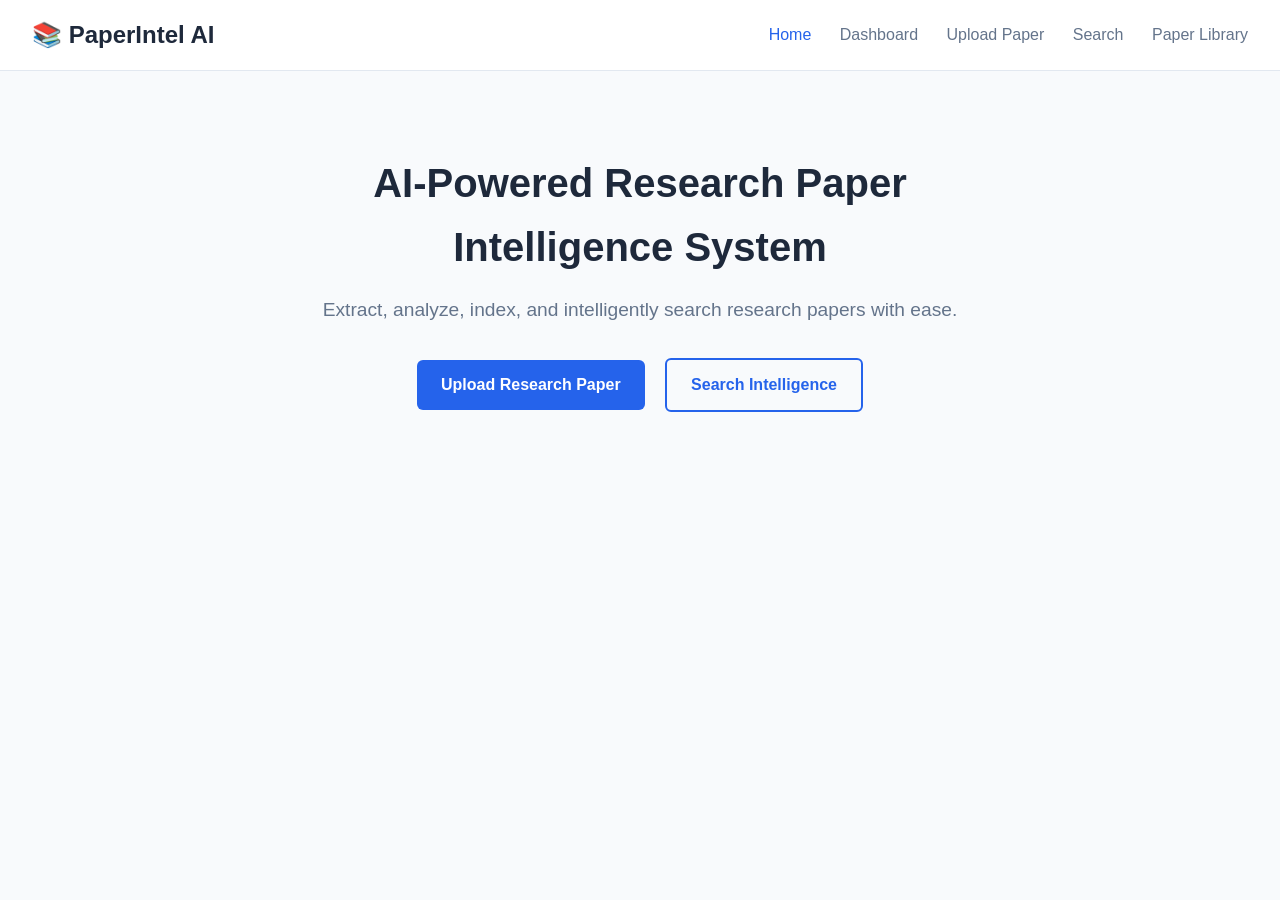
==== frontend/index.html @ 0796ed83 "Initial commit: AI-Powered Research Paper Intelligence System architecture, FastAPI backend, and MyS" ====
<!DOCTYPE html>
<html lang="en">
<head>
    <meta charset="UTF-8">
    <meta name="viewport" content="width=device-width, initial-scale=1.0">
    <title>AI-Powered Research Paper Intelligence System</title>
    <link rel="stylesheet" href="css/style.css">
</head>
<body>
    <header class="navbar">
        <div class="logo">
            <h2>📚 PaperIntel AI</h2>
        </div>
        <nav>
            <a href="index.html" class="active">Home</a>
            <a href="dashboard.html">Dashboard</a>
            <a href="upload.html">Upload Paper</a>
            <a href="search.html">Search</a>
            <a href="papers.html">Paper Library</a>
        </nav>
    </header>

    <main class="hero-section">
        <h1>AI-Powered Research Paper Intelligence System</h1>
        <p>Extract, analyze, index, and intelligently search research papers with ease.</p>
        <div class="cta-buttons">
            <a href="upload.html" class="btn btn-primary">Upload Research Paper</a>
            <a href="search.html" class="btn btn-secondary">Search Intelligence</a>
        </div>
    </main>

    <script src="js/app.js"></script>
</body>
</html>
---- frontend/css/style.css ----
/* Global Styling */
:root {
    --primary-color: #2563eb;
    --primary-hover: #1d4ed8;
    --bg-color: #f8fafc;
    --card-bg: #ffffff;
    --text-color: #1e293b;
    --text-muted: #64748b;
    --border-color: #e2e8f0;
}

* {
    margin: 0;
    padding: 0;
    box-sizing: border-box;
    font-family: 'Segoe UI', Tahoma, Geneva, Verdana, sans-serif;
}

body {
    background-color: var(--bg-color);
    color: var(--text-color);
    line-height: 1.6;
}

.navbar {
    display: flex;
    justify-content: space-between;
    align-items: center;
    padding: 1rem 2rem;
    background: var(--card-bg);
    border-bottom: 1px solid var(--border-color);
}

.navbar nav a {
    margin-left: 1.5rem;
    text-decoration: none;
    color: var(--text-muted);
    font-weight: 500;
    transition: color 0.2s;
}

.navbar nav a:hover,
.navbar nav a.active {
    color: var(--primary-color);
}

.hero-section {
    text-align: center;
    padding: 5rem 2rem;
    max-width: 800px;
    margin: 0 auto;
}

.hero-section h1 {
    font-size: 2.5rem;
    margin-bottom: 1rem;
    color: var(--text-color);
}

.hero-section p {
    font-size: 1.2rem;
    color: var(--text-muted);
    margin-bottom: 2rem;
}

.btn {
    display: inline-block;
    padding: 0.75rem 1.5rem;
    border-radius: 6px;
    text-decoration: none;
    font-weight: 600;
    transition: background-color 0.2s;
}

.btn-primary {
    background-color: var(--primary-color);
    color: white;
}

.btn-primary:hover {
    background-color: var(--primary-hover);
}

.btn-secondary {
    background-color: transparent;
    color: var(--primary-color);
    border: 2px solid var(--primary-color);
    margin-left: 1rem;
}

.btn-secondary:hover {
    background-color: #eff6ff;
}
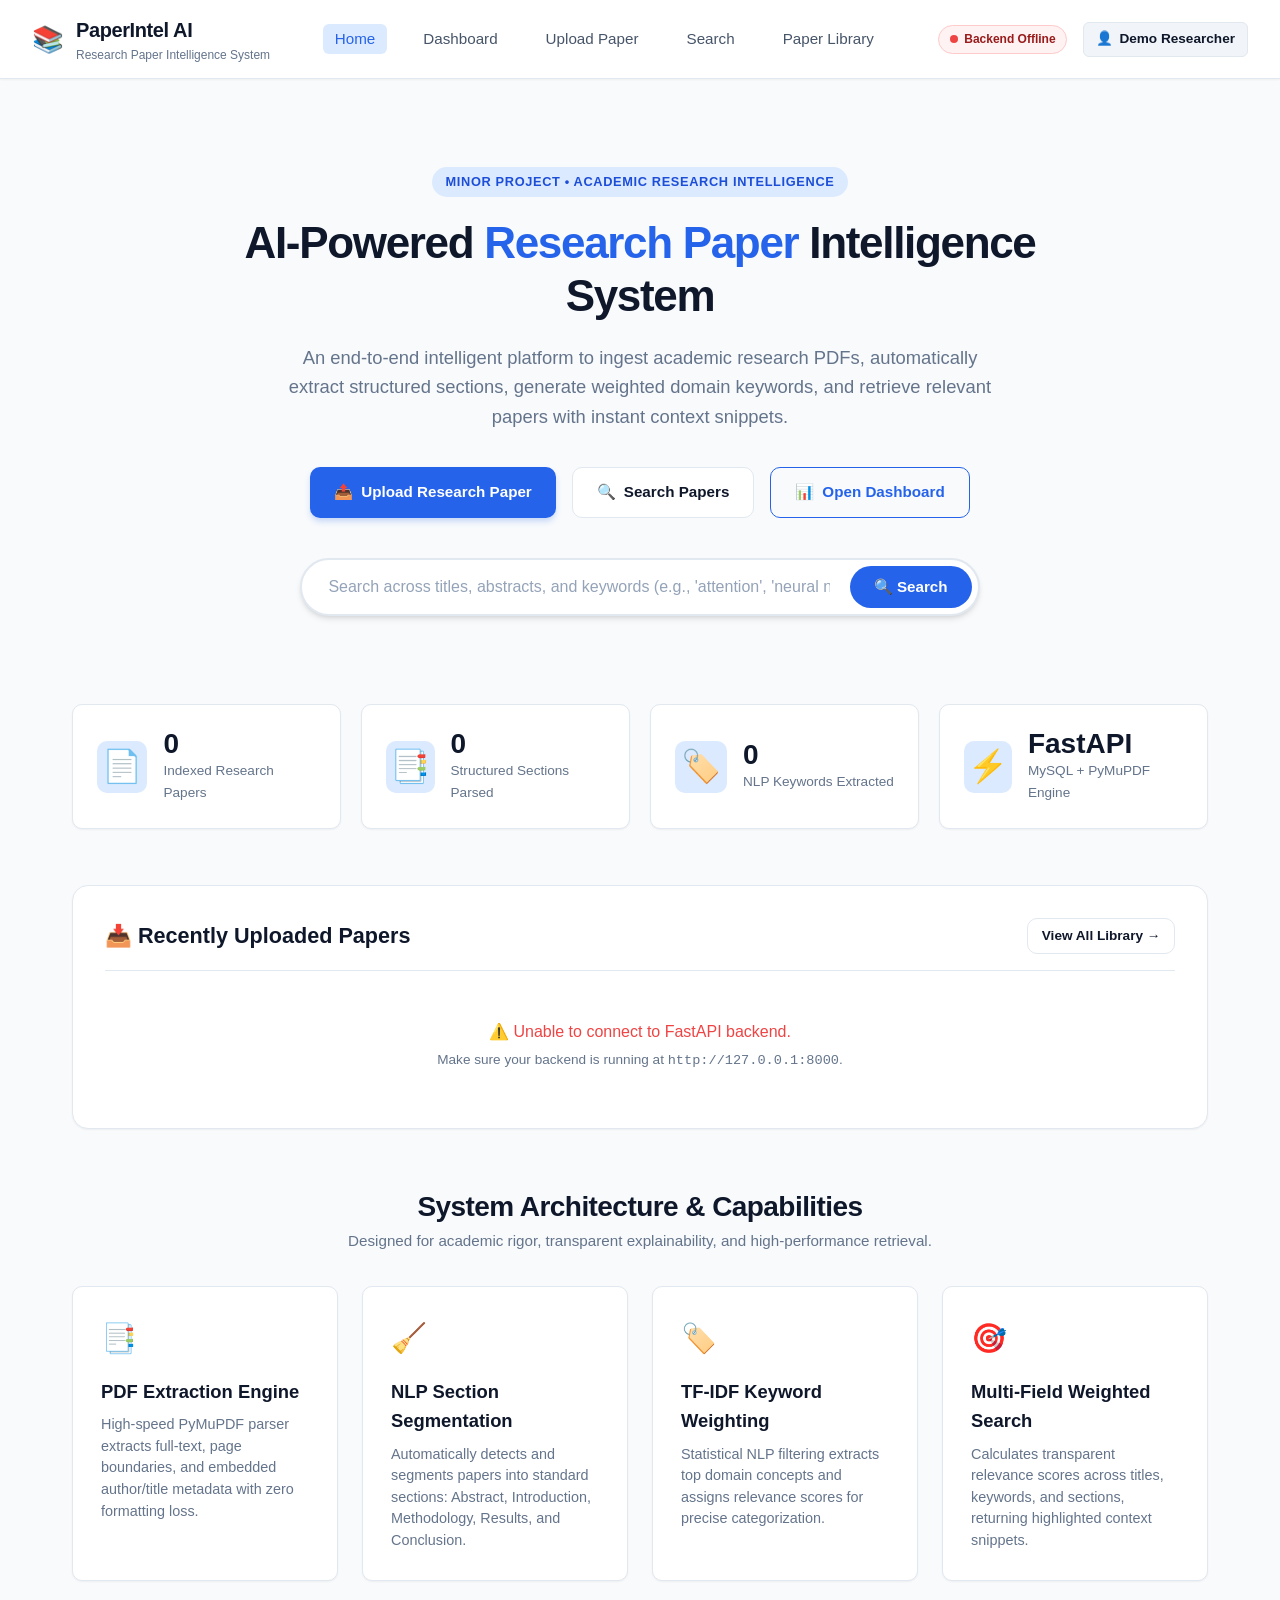
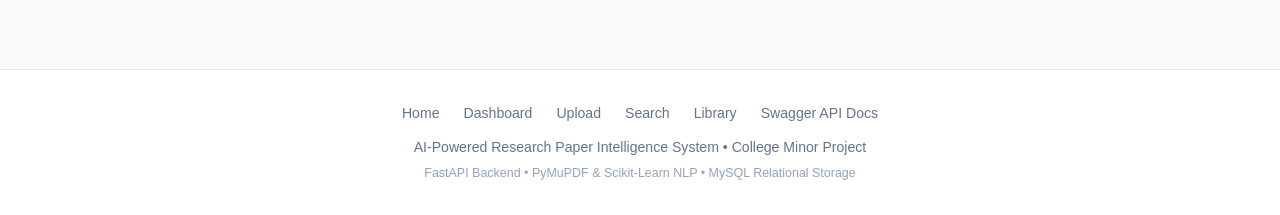
==== commit bb5d2c68: "Implement academic frontend home page, stylesheet, and vanilla JavaScript API integration" ====
--- a/frontend/index.html
+++ b/frontend/index.html
@@ -3,32 +3,197 @@
 <head>
     <meta charset="UTF-8">
     <meta name="viewport" content="width=device-width, initial-scale=1.0">
-    <title>AI-Powered Research Paper Intelligence System</title>
+    <title>PaperIntel AI - AI-Powered Research Paper Intelligence System</title>
     <link rel="stylesheet" href="css/style.css">
 </head>
 <body>
+
+    <!-- =======================================================================
+         1. Header & Navigation Bar
+         ======================================================================= -->
     <header class="navbar">
-        <div class="logo">
-            <h2>📚 PaperIntel AI</h2>
+        <a href="index.html" class="brand-container">
+            <span class="brand-logo">📚</span>
+            <div>
+                <span class="brand-title">PaperIntel AI</span>
+                <span class="brand-subtitle">Research Paper Intelligence System</span>
+            </div>
+        </a>
+
+        <nav>
+            <ul class="nav-links">
+                <li><a href="index.html" class="active">Home</a></li>
+                <li><a href="dashboard.html">Dashboard</a></li>
+                <li><a href="upload.html">Upload Paper</a></li>
+                <li><a href="search.html">Search</a></li>
+                <li><a href="papers.html">Paper Library</a></li>
+            </ul>
+        </nav>
+
+        <div class="nav-right">
+            <div id="system-status" class="status-badge">
+                <span class="status-dot"></span>
+                <span id="status-text">Checking API...</span>
+            </div>
+            <div class="user-badge">
+                <span>👤</span>
+                <span>Demo Researcher</span>
+            </div>
         </div>
-        <nav>
-            <a href="index.html" class="active">Home</a>
-            <a href="dashboard.html">Dashboard</a>
-            <a href="upload.html">Upload Paper</a>
-            <a href="search.html">Search</a>
-            <a href="papers.html">Paper Library</a>
-        </nav>
     </header>
 
-    <main class="hero-section">
-        <h1>AI-Powered Research Paper Intelligence System</h1>
-        <p>Extract, analyze, index, and intelligently search research papers with ease.</p>
-        <div class="cta-buttons">
-            <a href="upload.html" class="btn btn-primary">Upload Research Paper</a>
-            <a href="search.html" class="btn btn-secondary">Search Intelligence</a>
-        </div>
+    <!-- =======================================================================
+         2. Main Hero Section
+         ======================================================================= -->
+    <main class="main-content">
+        <section class="hero">
+            <span class="hero-tag">Minor Project • Academic Research Intelligence</span>
+            <h1>AI-Powered <span>Research Paper</span> Intelligence System</h1>
+            <p class="hero-desc">
+                An end-to-end intelligent platform to ingest academic research PDFs, automatically extract structured sections, generate weighted domain keywords, and retrieve relevant papers with instant context snippets.
+            </p>
+
+            <!-- Main Call-to-Action Buttons -->
+            <div class="hero-cta">
+                <a href="upload.html" class="btn btn-primary">
+                    <span>📤</span> Upload Research Paper
+                </a>
+                <a href="search.html" class="btn btn-secondary">
+                    <span>🔍</span> Search Papers
+                </a>
+                <a href="dashboard.html" class="btn btn-outline">
+                    <span>📊</span> Open Dashboard
+                </a>
+            </div>
+
+            <!-- Instant Live Search Bar -->
+            <div class="search-box-container">
+                <form id="hero-search-form" class="search-form">
+                    <input 
+                        type="text" 
+                        id="hero-search-input" 
+                        class="search-input" 
+                        placeholder="Search across titles, abstracts, and keywords (e.g., 'attention', 'neural network')..."
+                        required
+                    />
+                    <button type="submit" class="search-btn">
+                        <span>🔍 Search</span>
+                    </button>
+                </form>
+            </div>
+        </section>
+
+        <!-- ===================================================================
+             3. Live System Statistics
+             =================================================================== -->
+        <section class="stats-grid">
+            <div class="stat-card">
+                <div class="stat-icon">📄</div>
+                <div class="stat-info">
+                    <h3 id="stat-papers">0</h3>
+                    <p>Indexed Research Papers</p>
+                </div>
+            </div>
+
+            <div class="stat-card">
+                <div class="stat-icon">📑</div>
+                <div class="stat-info">
+                    <h3 id="stat-sections">0</h3>
+                    <p>Structured Sections Parsed</p>
+                </div>
+            </div>
+
+            <div class="stat-card">
+                <div class="stat-icon">🏷️</div>
+                <div class="stat-info">
+                    <h3 id="stat-keywords">0</h3>
+                    <p>NLP Keywords Extracted</p>
+                </div>
+            </div>
+
+            <div class="stat-card">
+                <div class="stat-icon">⚡</div>
+                <div class="stat-info">
+                    <h3 id="stat-latency">FastAPI</h3>
+                    <p>MySQL + PyMuPDF Engine</p>
+                </div>
+            </div>
+        </section>
+
+        <!-- ===================================================================
+             4. Live Search Results / Recent Papers Section
+             =================================================================== -->
+        <section class="papers-preview-section">
+            <div class="papers-preview-header">
+                <h2 id="papers-section-title">📥 Recently Uploaded Papers</h2>
+                <a href="papers.html" class="btn btn-secondary" style="padding: 0.4rem 0.85rem; font-size: 0.85rem;">
+                    View All Library →
+                </a>
+            </div>
+
+            <div id="papers-list-container" class="papers-list">
+                <p style="color: var(--text-muted); text-align: center; padding: 2rem;">
+                    Loading research papers from database...
+                </p>
+            </div>
+        </section>
+
+        <!-- ===================================================================
+             5. Architectural Capabilities
+             =================================================================== -->
+        <section>
+            <div class="section-header">
+                <h2>System Architecture & Capabilities</h2>
+                <p>Designed for academic rigor, transparent explainability, and high-performance retrieval.</p>
+            </div>
+
+            <div class="features-grid">
+                <div class="feature-card">
+                    <span class="feature-icon">📑</span>
+                    <h3>PDF Extraction Engine</h3>
+                    <p>High-speed PyMuPDF parser extracts full-text, page boundaries, and embedded author/title metadata with zero formatting loss.</p>
+                </div>
+
+                <div class="feature-card">
+                    <span class="feature-icon">🧹</span>
+                    <h3>NLP Section Segmentation</h3>
+                    <p>Automatically detects and segments papers into standard sections: Abstract, Introduction, Methodology, Results, and Conclusion.</p>
+                </div>
+
+                <div class="feature-card">
+                    <span class="feature-icon">🏷️</span>
+                    <h3>TF-IDF Keyword Weighting</h3>
+                    <p>Statistical NLP filtering extracts top domain concepts and assigns relevance scores for precise categorization.</p>
+                </div>
+
+                <div class="feature-card">
+                    <span class="feature-icon">🎯</span>
+                    <h3>Multi-Field Weighted Search</h3>
+                    <p>Calculates transparent relevance scores across titles, keywords, and sections, returning highlighted context snippets.</p>
+                </div>
+            </div>
+        </section>
     </main>
 
+    <!-- =======================================================================
+         6. Footer
+         ======================================================================= -->
+    <footer class="footer">
+        <div class="footer-links">
+            <a href="index.html">Home</a>
+            <a href="dashboard.html">Dashboard</a>
+            <a href="upload.html">Upload</a>
+            <a href="search.html">Search</a>
+            <a href="papers.html">Library</a>
+            <a href="http://127.0.0.1:8000/docs" target="_blank">Swagger API Docs</a>
+        </div>
+        <p>AI-Powered Research Paper Intelligence System • College Minor Project</p>
+        <p style="font-size: 0.78rem; margin-top: 0.35rem; color: #94a3b8;">
+            FastAPI Backend • PyMuPDF & Scikit-Learn NLP • MySQL Relational Storage
+        </p>
+    </footer>
+
+    <!-- Vanilla JavaScript Integration -->
     <script src="js/app.js"></script>
 </body>
 </html>
--- a/frontend/css/style.css
+++ b/frontend/css/style.css
@@ -1,93 +1,601 @@
-/* Global Styling */
+/* =============================================================================
+   PaperIntel AI - Academic Research Paper Intelligence System Stylesheet
+   Modern, Clean, Academic-Oriented Styling (HTML5 / Vanilla CSS)
+   ============================================================================= */
+
 :root {
-    --primary-color: #2563eb;
-    --primary-hover: #1d4ed8;
-    --bg-color: #f8fafc;
-    --card-bg: #ffffff;
-    --text-color: #1e293b;
+    --primary: #2563eb;
+    --primary-dark: #1d4ed8;
+    --primary-light: #dbeafe;
+    --secondary: #475569;
+    --accent: #0284c7;
+    --success: #10b981;
+    --warning: #f59e0b;
+    --danger: #ef4444;
+    --bg-page: #f8fafc;
+    --bg-card: #ffffff;
+    --text-main: #0f172a;
     --text-muted: #64748b;
     --border-color: #e2e8f0;
+    --shadow-sm: 0 1px 2px 0 rgb(0 0 0 / 0.05);
+    --shadow-md: 0 4px 6px -1px rgb(0 0 0 / 0.1), 0 2px 4px -2px rgb(0 0 0 / 0.1);
+    --shadow-lg: 0 10px 15px -3px rgb(0 0 0 / 0.1), 0 4px 6px -4px rgb(0 0 0 / 0.1);
+    --radius-sm: 6px;
+    --radius-md: 10px;
+    --radius-lg: 16px;
+    --font-sans: -apple-system, BlinkMacSystemFont, "Segoe UI", Roboto, "Helvetica Neue", Arial, sans-serif;
 }
 
 * {
     margin: 0;
     padding: 0;
     box-sizing: border-box;
-    font-family: 'Segoe UI', Tahoma, Geneva, Verdana, sans-serif;
 }
 
 body {
-    background-color: var(--bg-color);
-    color: var(--text-color);
+    font-family: var(--font-sans);
+    background-color: var(--bg-page);
+    color: var(--text-main);
     line-height: 1.6;
-}
-
+    min-height: 100vh;
+    display: flex;
+    flex-direction: column;
+}
+
+/* =============================================================================
+   1. Navigation Bar
+   ============================================================================= */
 .navbar {
+    background-color: var(--bg-card);
+    border-bottom: 1px solid var(--border-color);
+    padding: 0.85rem 2rem;
     display: flex;
     justify-content: space-between;
     align-items: center;
-    padding: 1rem 2rem;
-    background: var(--card-bg);
+    position: sticky;
+    top: 0;
+    z-index: 100;
+    box-shadow: var(--shadow-sm);
+}
+
+.brand-container {
+    display: flex;
+    align-items: center;
+    gap: 0.75rem;
+    text-decoration: none;
+    color: inherit;
+}
+
+.brand-logo {
+    font-size: 1.6rem;
+}
+
+.brand-title {
+    font-size: 1.25rem;
+    font-weight: 700;
+    color: var(--text-main);
+    letter-spacing: -0.02em;
+}
+
+.brand-subtitle {
+    font-size: 0.75rem;
+    color: var(--text-muted);
+    font-weight: 500;
+    display: block;
+}
+
+.nav-links {
+    display: flex;
+    align-items: center;
+    gap: 1.5rem;
+    list-style: none;
+}
+
+.nav-links a {
+    text-decoration: none;
+    color: var(--secondary);
+    font-size: 0.95rem;
+    font-weight: 500;
+    padding: 0.4rem 0.75rem;
+    border-radius: var(--radius-sm);
+    transition: all 0.2s ease;
+}
+
+.nav-links a:hover,
+.nav-links a.active {
+    color: var(--primary);
+    background-color: var(--primary-light);
+}
+
+.nav-right {
+    display: flex;
+    align-items: center;
+    gap: 1rem;
+}
+
+.status-badge {
+    display: inline-flex;
+    align-items: center;
+    gap: 0.4rem;
+    padding: 0.25rem 0.65rem;
+    border-radius: 9999px;
+    font-size: 0.75rem;
+    font-weight: 600;
+    background-color: #f1f5f9;
+    color: var(--text-muted);
+    border: 1px solid var(--border-color);
+}
+
+.status-dot {
+    width: 8px;
+    height: 8px;
+    border-radius: 50%;
+    background-color: #94a3b8;
+}
+
+.status-badge.online {
+    background-color: #ecfdf5;
+    color: #065f46;
+    border-color: #a7f3d0;
+}
+
+.status-badge.online .status-dot {
+    background-color: var(--success);
+    box-shadow: 0 0 0 2px rgba(16, 185, 129, 0.2);
+}
+
+.status-badge.offline {
+    background-color: #fef2f2;
+    color: #991b1b;
+    border-color: #fecaca;
+}
+
+.status-badge.offline .status-dot {
+    background-color: var(--danger);
+}
+
+.user-badge {
+    display: inline-flex;
+    align-items: center;
+    gap: 0.4rem;
+    font-size: 0.85rem;
+    font-weight: 600;
+    color: var(--text-main);
+    background-color: #f1f5f9;
+    padding: 0.35rem 0.75rem;
+    border-radius: var(--radius-sm);
+    border: 1px solid var(--border-color);
+}
+
+/* =============================================================================
+   2. Main Container & Layout
+   ============================================================================= */
+.main-content {
+    flex: 1;
+    max-width: 1200px;
+    margin: 0 auto;
+    width: 100%;
+    padding: 2rem;
+}
+
+/* =============================================================================
+   3. Hero Section
+   ============================================================================= */
+.hero {
+    text-align: center;
+    padding: 3.5rem 1rem 2.5rem;
+    max-width: 900px;
+    margin: 0 auto;
+}
+
+.hero-tag {
+    display: inline-block;
+    background-color: var(--primary-light);
+    color: var(--primary-dark);
+    font-size: 0.8rem;
+    font-weight: 700;
+    text-transform: uppercase;
+    letter-spacing: 0.05em;
+    padding: 0.3rem 0.85rem;
+    border-radius: 9999px;
+    margin-bottom: 1.25rem;
+}
+
+.hero h1 {
+    font-size: 2.75rem;
+    font-weight: 800;
+    line-height: 1.2;
+    color: var(--text-main);
+    letter-spacing: -0.03em;
+    margin-bottom: 1.25rem;
+}
+
+.hero h1 span {
+    color: var(--primary);
+}
+
+.hero-desc {
+    font-size: 1.15rem;
+    color: var(--text-muted);
+    max-width: 720px;
+    margin: 0 auto 2.25rem;
+    line-height: 1.6;
+}
+
+/* CTA Buttons */
+.hero-cta {
+    display: flex;
+    justify-content: center;
+    gap: 1rem;
+    flex-wrap: wrap;
+    margin-bottom: 2.5rem;
+}
+
+.btn {
+    display: inline-flex;
+    align-items: center;
+    justify-content: center;
+    gap: 0.5rem;
+    padding: 0.75rem 1.5rem;
+    border-radius: var(--radius-md);
+    font-size: 0.95rem;
+    font-weight: 600;
+    text-decoration: none;
+    cursor: pointer;
+    border: none;
+    transition: all 0.2s ease;
+}
+
+.btn-primary {
+    background-color: var(--primary);
+    color: white;
+    box-shadow: 0 4px 6px -1px rgba(37, 99, 235, 0.25);
+}
+
+.btn-primary:hover {
+    background-color: var(--primary-dark);
+    transform: translateY(-1px);
+    box-shadow: 0 6px 10px -1px rgba(37, 99, 235, 0.35);
+}
+
+.btn-secondary {
+    background-color: white;
+    color: var(--text-main);
+    border: 1px solid var(--border-color);
+}
+
+.btn-secondary:hover {
+    background-color: #f1f5f9;
+    border-color: #cbd5e1;
+}
+
+.btn-outline {
+    background-color: transparent;
+    color: var(--primary);
+    border: 1.5px solid var(--primary);
+}
+
+.btn-outline:hover {
+    background-color: var(--primary-light);
+}
+
+/* =============================================================================
+   4. Live Instant Search Bar (Hero)
+   ============================================================================= */
+.search-box-container {
+    max-width: 680px;
+    margin: 0 auto 3rem;
+}
+
+.search-form {
+    display: flex;
+    align-items: center;
+    background: white;
+    padding: 0.4rem;
+    border-radius: 9999px;
+    border: 2px solid var(--border-color);
+    box-shadow: var(--shadow-md);
+    transition: border-color 0.2s, box-shadow 0.2s;
+}
+
+.search-form:focus-within {
+    border-color: var(--primary);
+    box-shadow: 0 0 0 4px rgba(37, 99, 235, 0.15);
+}
+
+.search-input {
+    flex: 1;
+    border: none;
+    outline: none;
+    padding: 0.75rem 1.25rem;
+    font-size: 1rem;
+    background: transparent;
+    color: var(--text-main);
+}
+
+.search-input::placeholder {
+    color: #94a3b8;
+}
+
+.search-btn {
+    background-color: var(--primary);
+    color: white;
+    border: none;
+    border-radius: 9999px;
+    padding: 0.75rem 1.5rem;
+    font-weight: 600;
+    font-size: 0.95rem;
+    cursor: pointer;
+    transition: background-color 0.2s;
+    display: flex;
+    align-items: center;
+    gap: 0.4rem;
+}
+
+.search-btn:hover {
+    background-color: var(--primary-dark);
+}
+
+/* =============================================================================
+   5. System Stats Bar
+   ============================================================================= */
+.stats-grid {
+    display: grid;
+    grid-template-columns: repeat(auto-fit, minmax(220px, 1fr));
+    gap: 1.25rem;
+    margin-bottom: 3.5rem;
+}
+
+.stat-card {
+    background-color: var(--bg-card);
+    border: 1px solid var(--border-color);
+    border-radius: var(--radius-md);
+    padding: 1.5rem;
+    display: flex;
+    align-items: center;
+    gap: 1rem;
+    box-shadow: var(--shadow-sm);
+    transition: transform 0.2s, box-shadow 0.2s;
+}
+
+.stat-card:hover {
+    transform: translateY(-2px);
+    box-shadow: var(--shadow-md);
+}
+
+.stat-icon {
+    font-size: 2rem;
+    width: 52px;
+    height: 52px;
+    display: flex;
+    align-items: center;
+    justify-content: center;
+    background-color: var(--primary-light);
+    border-radius: var(--radius-md);
+}
+
+.stat-info h3 {
+    font-size: 1.75rem;
+    font-weight: 800;
+    color: var(--text-main);
+    line-height: 1.1;
+}
+
+.stat-info p {
+    font-size: 0.85rem;
+    color: var(--text-muted);
+    font-weight: 500;
+}
+
+/* =============================================================================
+   6. Architecture & Features Grid
+   ============================================================================= */
+.section-header {
+    text-align: center;
+    margin-bottom: 2rem;
+}
+
+.section-header h2 {
+    font-size: 1.75rem;
+    font-weight: 700;
+    color: var(--text-main);
+    letter-spacing: -0.02em;
+}
+
+.section-header p {
+    color: var(--text-muted);
+    font-size: 0.95rem;
+}
+
+.features-grid {
+    display: grid;
+    grid-template-columns: repeat(auto-fit, minmax(260px, 1fr));
+    gap: 1.5rem;
+    margin-bottom: 3.5rem;
+}
+
+.feature-card {
+    background-color: var(--bg-card);
+    border: 1px solid var(--border-color);
+    border-radius: var(--radius-md);
+    padding: 1.75rem;
+    box-shadow: var(--shadow-sm);
+    transition: all 0.2s ease;
+}
+
+.feature-card:hover {
+    border-color: var(--primary);
+    transform: translateY(-3px);
+    box-shadow: var(--shadow-md);
+}
+
+.feature-icon {
+    font-size: 1.8rem;
+    margin-bottom: 1rem;
+    display: inline-block;
+}
+
+.feature-card h3 {
+    font-size: 1.15rem;
+    font-weight: 700;
+    margin-bottom: 0.5rem;
+    color: var(--text-main);
+}
+
+.feature-card p {
+    font-size: 0.9rem;
+    color: var(--text-muted);
+    line-height: 1.5;
+}
+
+/* =============================================================================
+   7. Recent Papers & Live Results Section
+   ============================================================================= */
+.papers-preview-section {
+    background-color: var(--bg-card);
+    border: 1px solid var(--border-color);
+    border-radius: var(--radius-lg);
+    padding: 2rem;
+    margin-bottom: 3.5rem;
+    box-shadow: var(--shadow-sm);
+}
+
+.papers-preview-header {
+    display: flex;
+    justify-content: space-between;
+    align-items: center;
+    margin-bottom: 1.5rem;
+    padding-bottom: 1rem;
     border-bottom: 1px solid var(--border-color);
 }
 
-.navbar nav a {
-    margin-left: 1.5rem;
+.papers-preview-header h2 {
+    font-size: 1.35rem;
+    font-weight: 700;
+}
+
+.papers-list {
+    display: flex;
+    flex-direction: column;
+    gap: 1rem;
+}
+
+.paper-item {
+    background-color: #fafbfc;
+    border: 1px solid var(--border-color);
+    border-radius: var(--radius-md);
+    padding: 1.25rem;
+    transition: all 0.2s ease;
+}
+
+.paper-item:hover {
+    background-color: white;
+    border-color: #cbd5e1;
+    box-shadow: var(--shadow-sm);
+}
+
+.paper-item-title {
+    font-size: 1.1rem;
+    font-weight: 700;
+    color: var(--text-main);
+    margin-bottom: 0.35rem;
     text-decoration: none;
-    color: var(--text-muted);
-    font-weight: 500;
+    display: inline-block;
+}
+
+.paper-item-title:hover {
+    color: var(--primary);
+}
+
+.paper-meta {
+    display: flex;
+    gap: 1.25rem;
+    font-size: 0.82rem;
+    color: var(--text-muted);
+    margin-bottom: 0.6rem;
+    flex-wrap: wrap;
+}
+
+.paper-snippet {
+    font-size: 0.9rem;
+    color: #334155;
+    background-color: #f1f5f9;
+    padding: 0.6rem 0.85rem;
+    border-radius: var(--radius-sm);
+    border-left: 3px solid var(--primary);
+    margin-bottom: 0.75rem;
+    font-style: italic;
+}
+
+.tag-list {
+    display: flex;
+    gap: 0.4rem;
+    flex-wrap: wrap;
+}
+
+.tag {
+    background-color: #e2e8f0;
+    color: #334155;
+    padding: 0.2rem 0.55rem;
+    border-radius: 9999px;
+    font-size: 0.75rem;
+    font-weight: 600;
+}
+
+.score-badge {
+    background-color: #ecfdf5;
+    color: #065f46;
+    border: 1px solid #a7f3d0;
+    padding: 0.2rem 0.6rem;
+    border-radius: 9999px;
+    font-size: 0.75rem;
+    font-weight: 700;
+}
+
+/* =============================================================================
+   8. Footer
+   ============================================================================= */
+.footer {
+    background-color: var(--bg-card);
+    border-top: 1px solid var(--border-color);
+    padding: 2rem;
+    text-align: center;
+    margin-top: auto;
+    font-size: 0.88rem;
+    color: var(--text-muted);
+}
+
+.footer-links {
+    margin-bottom: 0.75rem;
+    display: flex;
+    justify-content: center;
+    gap: 1.5rem;
+}
+
+.footer-links a {
+    color: var(--text-muted);
+    text-decoration: none;
     transition: color 0.2s;
 }
 
-.navbar nav a:hover,
-.navbar nav a.active {
-    color: var(--primary-color);
-}
-
-.hero-section {
-    text-align: center;
-    padding: 5rem 2rem;
-    max-width: 800px;
-    margin: 0 auto;
-}
-
-.hero-section h1 {
-    font-size: 2.5rem;
-    margin-bottom: 1rem;
-    color: var(--text-color);
-}
-
-.hero-section p {
-    font-size: 1.2rem;
-    color: var(--text-muted);
-    margin-bottom: 2rem;
-}
-
-.btn {
-    display: inline-block;
-    padding: 0.75rem 1.5rem;
-    border-radius: 6px;
-    text-decoration: none;
-    font-weight: 600;
-    transition: background-color 0.2s;
-}
-
-.btn-primary {
-    background-color: var(--primary-color);
-    color: white;
-}
-
-.btn-primary:hover {
-    background-color: var(--primary-hover);
-}
-
-.btn-secondary {
-    background-color: transparent;
-    color: var(--primary-color);
-    border: 2px solid var(--primary-color);
-    margin-left: 1rem;
-}
-
-.btn-secondary:hover {
-    background-color: #eff6ff;
-}
+.footer-links a:hover {
+    color: var(--primary);
+}
+
+/* Responsive */
+@media (max-width: 768px) {
+    .navbar {
+        flex-direction: column;
+        gap: 0.75rem;
+        padding: 1rem;
+    }
+    .hero h1 {
+        font-size: 2rem;
+    }
+    .hero-cta {
+        flex-direction: column;
+    }
+    .btn {
+        width: 100%;
+    }
+}
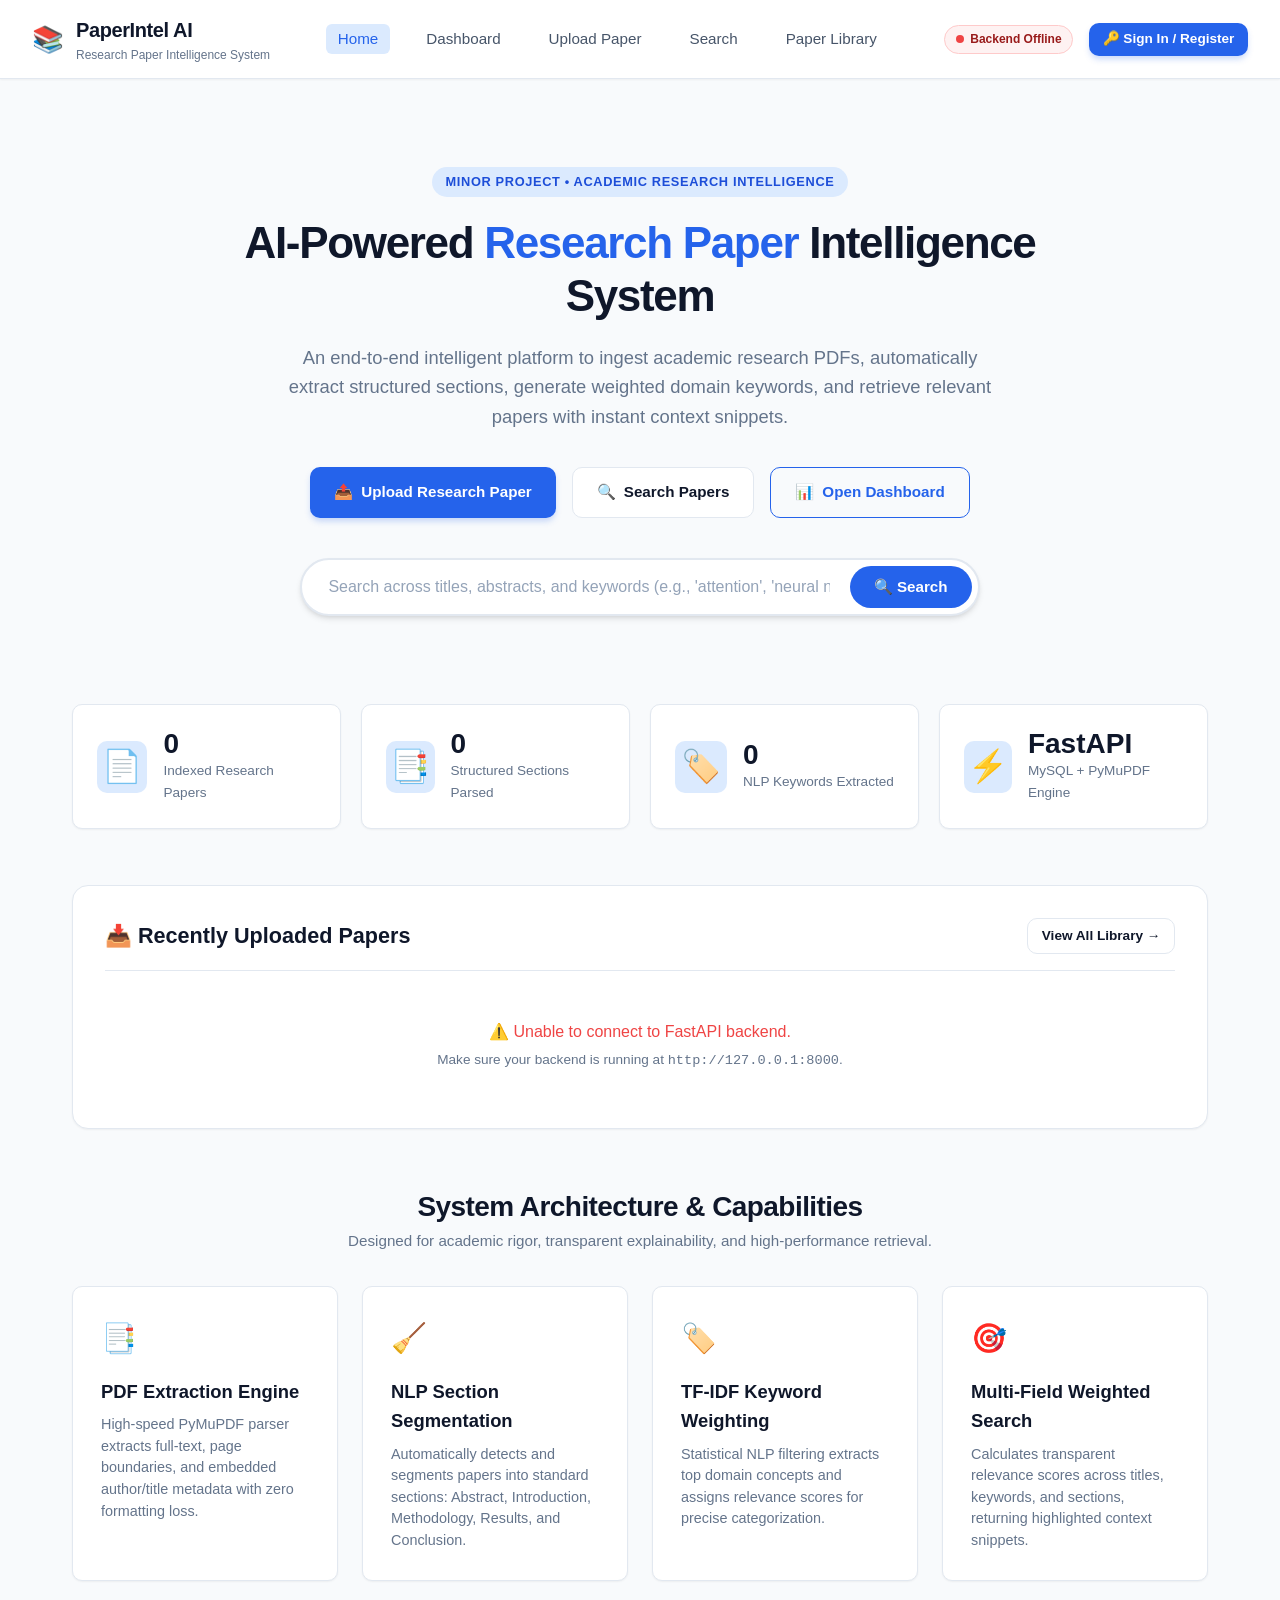
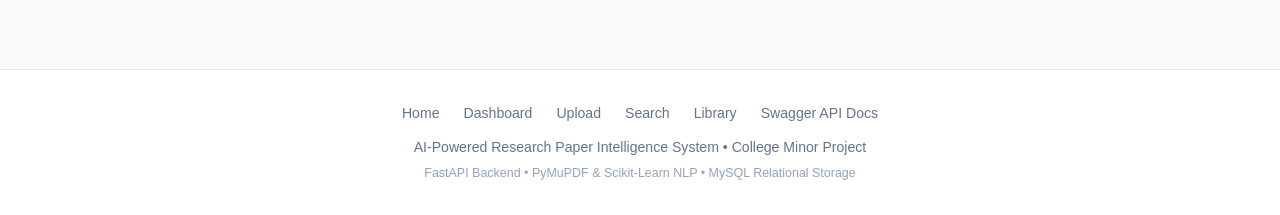
==== commit 7c1b0c4b: "Add full user login & registration portal (login.html), dynamic auth state navbar, and authenticated" ====
--- a/frontend/index.html
+++ b/frontend/index.html
@@ -34,10 +34,6 @@
             <div id="system-status" class="status-badge">
                 <span class="status-dot"></span>
                 <span id="status-text">Checking API...</span>
-            </div>
-            <div class="user-badge">
-                <span>👤</span>
-                <span>Demo Researcher</span>
             </div>
         </div>
     </header>
--- a/frontend/css/style.css
+++ b/frontend/css/style.css
@@ -599,3 +599,208 @@
         width: 100%;
     }
 }
+
+/* =============================================================================
+   9. Upload Page & Form Components
+   ============================================================================= */
+.upload-card {
+    background: var(--bg-card);
+    border: 1px solid var(--border-color);
+    border-radius: var(--radius-lg);
+    padding: 2.5rem;
+    max-width: 720px;
+    margin: 0 auto;
+    box-shadow: var(--shadow-sm);
+}
+
+.dropzone {
+    border: 2px dashed #93c5fd;
+    background-color: #f8fafc;
+    border-radius: var(--radius-md);
+    padding: 3rem 2rem;
+    text-align: center;
+    cursor: pointer;
+    transition: all 0.2s ease;
+    margin-bottom: 1.5rem;
+}
+
+.dropzone:hover, .dropzone.dragover {
+    border-color: var(--primary);
+    background-color: var(--primary-light);
+    transform: scale(1.01);
+}
+
+.dropzone-icon {
+    font-size: 3.5rem;
+    color: var(--primary);
+    margin-bottom: 0.75rem;
+    display: block;
+}
+
+.dropzone-text {
+    font-size: 1.1rem;
+    font-weight: 600;
+    color: var(--text-main);
+    margin-bottom: 0.25rem;
+}
+
+.dropzone-subtext {
+    font-size: 0.85rem;
+    color: var(--text-muted);
+}
+
+.file-preview-card {
+    display: flex;
+    align-items: center;
+    justify-content: space-between;
+    background-color: #f1f5f9;
+    border: 1px solid var(--border-color);
+    border-radius: var(--radius-md);
+    padding: 0.85rem 1.25rem;
+    margin-bottom: 1.5rem;
+}
+
+.file-info {
+    display: flex;
+    align-items: center;
+    gap: 0.75rem;
+}
+
+.file-name {
+    font-weight: 600;
+    font-size: 0.95rem;
+    color: var(--text-main);
+}
+
+.file-size {
+    font-size: 0.8rem;
+    color: var(--text-muted);
+}
+
+.remove-file-btn {
+    background: none;
+    border: none;
+    color: var(--danger);
+    cursor: pointer;
+    font-size: 1.2rem;
+    padding: 0.25rem;
+}
+
+.form-group {
+    margin-bottom: 1.25rem;
+}
+
+.form-label {
+    display: block;
+    font-weight: 600;
+    font-size: 0.9rem;
+    color: var(--text-main);
+    margin-bottom: 0.4rem;
+}
+
+.form-control {
+    width: 100%;
+    padding: 0.75rem 1rem;
+    border: 1px solid var(--border-color);
+    border-radius: var(--radius-sm);
+    font-size: 0.95rem;
+    font-family: inherit;
+    outline: none;
+    transition: border-color 0.2s, box-shadow 0.2s;
+}
+
+.form-control:focus {
+    border-color: var(--primary);
+    box-shadow: 0 0 0 3px rgba(37, 99, 235, 0.15);
+}
+
+/* Pipeline Status / Progress Box */
+.progress-container {
+    margin-top: 1.5rem;
+    background: #f8fafc;
+    border: 1px solid var(--border-color);
+    border-radius: var(--radius-md);
+    padding: 1.5rem;
+    display: none;
+}
+
+.progress-header {
+    display: flex;
+    justify-content: space-between;
+    align-items: center;
+    font-weight: 600;
+    font-size: 0.95rem;
+    margin-bottom: 0.75rem;
+}
+
+.progress-bar-bg {
+    width: 100%;
+    height: 8px;
+    background-color: #e2e8f0;
+    border-radius: 9999px;
+    overflow: hidden;
+    margin-bottom: 1rem;
+}
+
+.progress-bar-fill {
+    height: 100%;
+    width: 0%;
+    background-color: var(--primary);
+    border-radius: 9999px;
+    transition: width 0.3s ease;
+}
+
+.pipeline-steps {
+    list-style: none;
+    display: flex;
+    flex-direction: column;
+    gap: 0.5rem;
+    font-size: 0.85rem;
+    color: var(--text-muted);
+}
+
+.pipeline-step.active {
+    color: var(--primary);
+    font-weight: 600;
+}
+
+.pipeline-step.done {
+    color: var(--success);
+}
+
+/* Alert Boxes */
+.alert {
+    padding: 1rem 1.25rem;
+    border-radius: var(--radius-md);
+    margin-top: 1.5rem;
+    font-size: 0.95rem;
+    display: none;
+}
+
+.alert-success {
+    background-color: #ecfdf5;
+    border: 1px solid #a7f3d0;
+    color: #065f46;
+}
+
+.alert-error {
+    background-color: #fef2f2;
+    border: 1px solid #fecaca;
+    color: #991b1b;
+}
+
+.breadcrumb-nav {
+    margin-bottom: 1.5rem;
+    font-size: 0.9rem;
+}
+
+.breadcrumb-nav a {
+    color: var(--primary);
+    text-decoration: none;
+    font-weight: 500;
+}
+
+.breadcrumb-nav a:hover {
+    text-decoration: underline;
+}
+
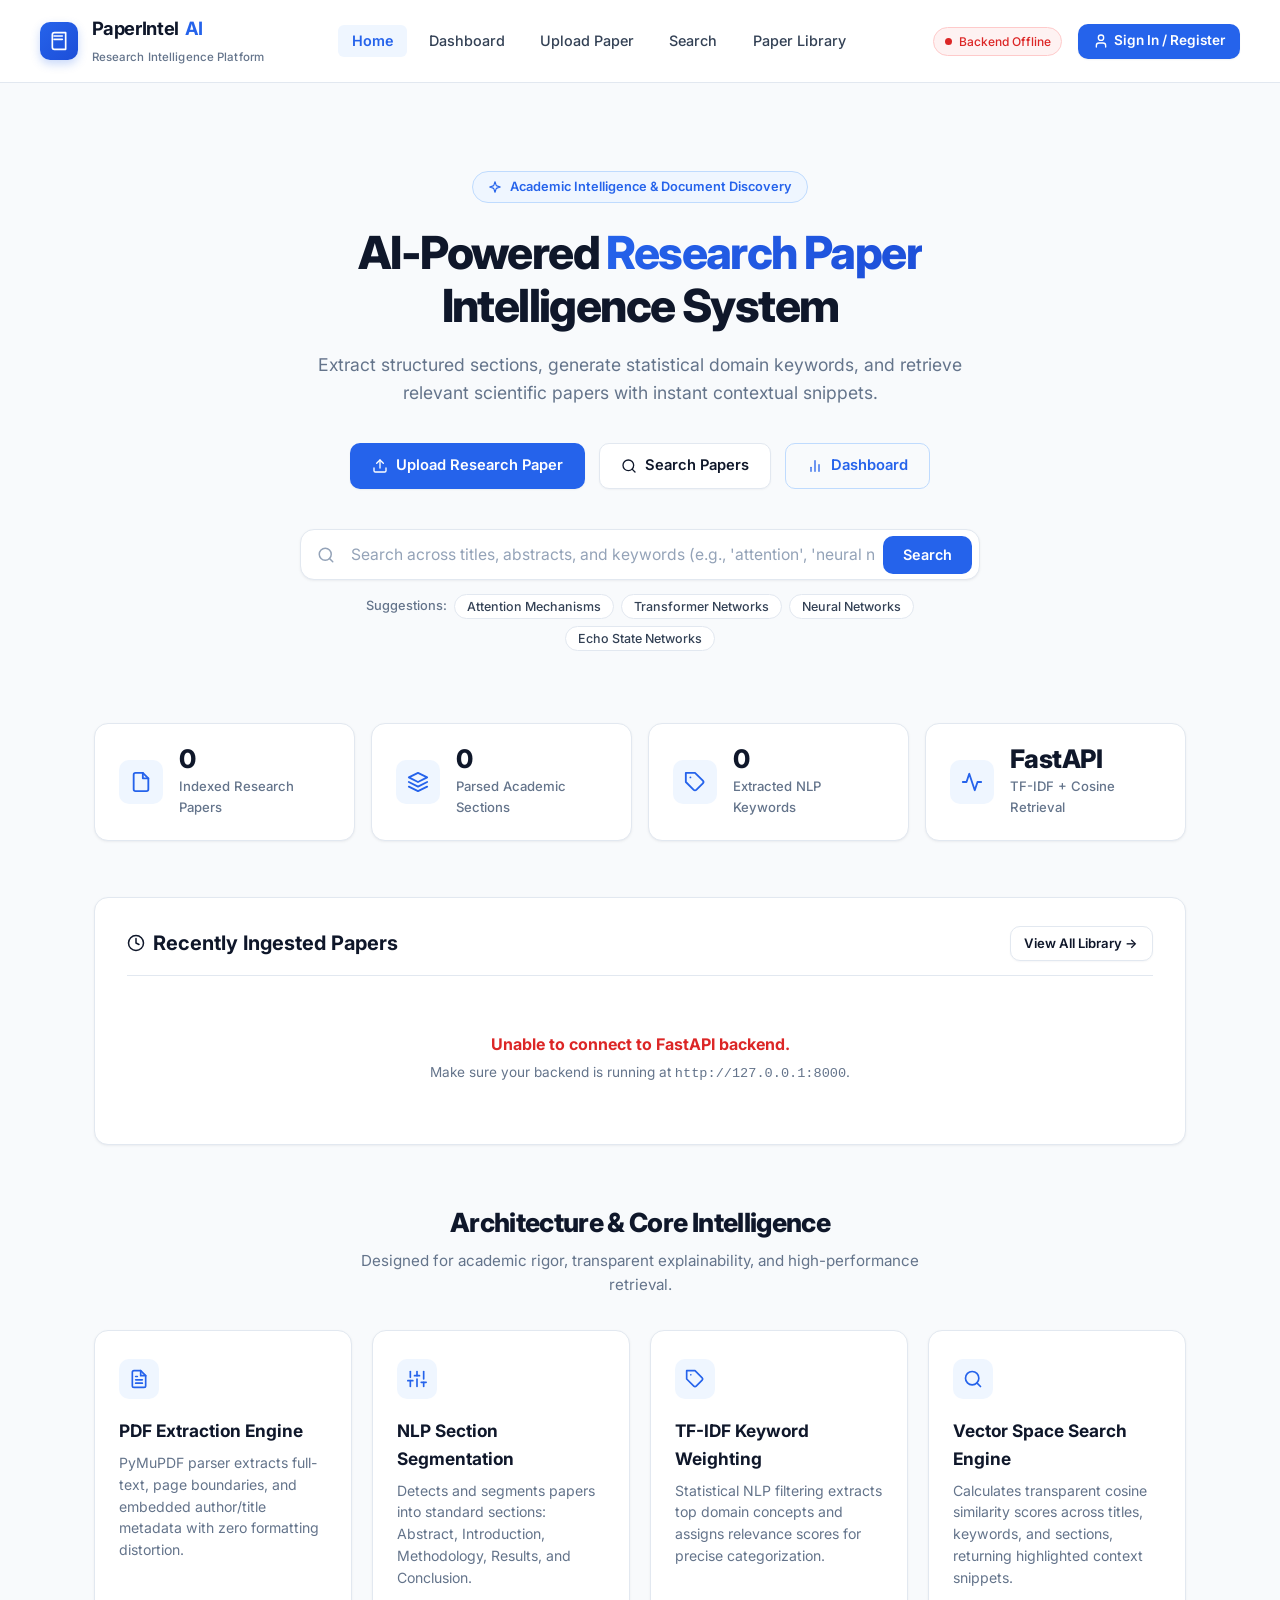
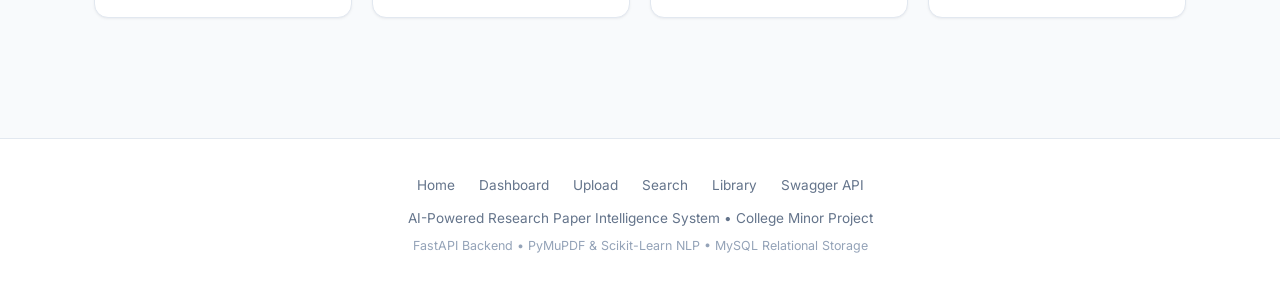
==== commit a7cc36bb: "Redesign complete UI with professional PaperGuide-inspired academic aesthetic and SVG iconography" ====
--- a/frontend/index.html
+++ b/frontend/index.html
@@ -13,10 +13,16 @@
          ======================================================================= -->
     <header class="navbar">
         <a href="index.html" class="brand-container">
-            <span class="brand-logo">📚</span>
+            <div class="brand-icon-box">
+                <svg xmlns="http://www.w3.org/2000/svg" viewBox="0 0 24 24" fill="none" stroke="currentColor" stroke-width="2" stroke-linecap="round" stroke-linejoin="round">
+                    <path d="M4 19.5v-15A2.5 2.5 0 0 1 6.5 2H20v20H6.5a2.5 2.5 0 0 1-2.5-2.5Z"></path>
+                    <path d="M6 6h10"></path>
+                    <path d="M6 10h10"></path>
+                </svg>
+            </div>
             <div>
-                <span class="brand-title">PaperIntel AI</span>
-                <span class="brand-subtitle">Research Paper Intelligence System</span>
+                <span class="brand-title">PaperIntel <span>AI</span></span>
+                <span class="brand-subtitle">Research Intelligence Platform</span>
             </div>
         </a>
 
@@ -43,28 +49,54 @@
          ======================================================================= -->
     <main class="main-content">
         <section class="hero">
-            <span class="hero-tag">Minor Project • Academic Research Intelligence</span>
+            <div class="hero-pill">
+                <svg xmlns="http://www.w3.org/2000/svg" width="14" height="14" viewBox="0 0 24 24" fill="none" stroke="currentColor" stroke-width="2" stroke-linecap="round" stroke-linejoin="round">
+                    <path d="m12 3-1.912 5.813a2 2 0 0 1-1.275 1.275L3 12l5.813 1.912a2 2 0 0 1 1.275 1.275L12 21l1.912-5.813a2 2 0 0 1 1.275-1.275L21 12l-5.813-1.912a2 2 0 0 1-1.275-1.275L12 3Z"></path>
+                </svg>
+                <span>Academic Intelligence & Document Discovery</span>
+            </div>
+            
             <h1>AI-Powered <span>Research Paper</span> Intelligence System</h1>
             <p class="hero-desc">
-                An end-to-end intelligent platform to ingest academic research PDFs, automatically extract structured sections, generate weighted domain keywords, and retrieve relevant papers with instant context snippets.
+                Extract structured sections, generate statistical domain keywords, and retrieve relevant scientific papers with instant contextual snippets.
             </p>
 
-            <!-- Main Call-to-Action Buttons -->
+            <!-- Call-to-Action Buttons -->
             <div class="hero-cta">
                 <a href="upload.html" class="btn btn-primary">
-                    <span>📤</span> Upload Research Paper
+                    <svg xmlns="http://www.w3.org/2000/svg" viewBox="0 0 24 24" fill="none" stroke="currentColor" stroke-width="2" stroke-linecap="round" stroke-linejoin="round">
+                        <path d="M21 15v4a2 2 0 0 1-2 2H5a2 2 0 0 1-2-2v-4"></path>
+                        <polyline points="17 8 12 3 7 8"></polyline>
+                        <line x1="12" y1="3" x2="12" y2="15"></line>
+                    </svg>
+                    Upload Research Paper
                 </a>
                 <a href="search.html" class="btn btn-secondary">
-                    <span>🔍</span> Search Papers
+                    <svg xmlns="http://www.w3.org/2000/svg" viewBox="0 0 24 24" fill="none" stroke="currentColor" stroke-width="2" stroke-linecap="round" stroke-linejoin="round">
+                        <circle cx="11" cy="11" r="8"></circle>
+                        <line x1="21" y1="21" x2="16.65" y2="16.65"></line>
+                    </svg>
+                    Search Papers
                 </a>
                 <a href="dashboard.html" class="btn btn-outline">
-                    <span>📊</span> Open Dashboard
-                </a>
-            </div>
-
-            <!-- Instant Live Search Bar -->
+                    <svg xmlns="http://www.w3.org/2000/svg" viewBox="0 0 24 24" fill="none" stroke="currentColor" stroke-width="2" stroke-linecap="round" stroke-linejoin="round">
+                        <line x1="18" y1="20" x2="18" y2="10"></line>
+                        <line x1="12" y1="20" x2="12" y2="4"></line>
+                        <line x1="6" y1="20" x2="6" y2="14"></line>
+                    </svg>
+                    Dashboard
+                </a>
+            </div>
+
+            <!-- Instant Search Bar -->
             <div class="search-box-container">
                 <form id="hero-search-form" class="search-form">
+                    <div class="search-icon-inline">
+                        <svg xmlns="http://www.w3.org/2000/svg" viewBox="0 0 24 24" fill="none" stroke="currentColor" stroke-width="2" stroke-linecap="round" stroke-linejoin="round">
+                            <circle cx="11" cy="11" r="8"></circle>
+                            <line x1="21" y1="21" x2="16.65" y2="16.65"></line>
+                        </svg>
+                    </div>
                     <input 
                         type="text" 
                         id="hero-search-input" 
@@ -73,18 +105,32 @@
                         required
                     />
                     <button type="submit" class="search-btn">
-                        <span>🔍 Search</span>
+                        Search
                     </button>
                 </form>
+
+                <!-- Quick Query Chips -->
+                <div class="query-chips">
+                    <span class="chip-label">Suggestions:</span>
+                    <button type="button" class="chip" onclick="window.location.href='search.html?q=attention'">Attention Mechanisms</button>
+                    <button type="button" class="chip" onclick="window.location.href='search.html?q=transformer'">Transformer Networks</button>
+                    <button type="button" class="chip" onclick="window.location.href='search.html?q=neural%20network'">Neural Networks</button>
+                    <button type="button" class="chip" onclick="window.location.href='search.html?q=echo%20state'">Echo State Networks</button>
+                </div>
             </div>
         </section>
 
         <!-- ===================================================================
-             3. Live System Statistics
+             3. Live Metrics Bar
              =================================================================== -->
         <section class="stats-grid">
             <div class="stat-card">
-                <div class="stat-icon">📄</div>
+                <div class="stat-icon">
+                    <svg xmlns="http://www.w3.org/2000/svg" viewBox="0 0 24 24" fill="none" stroke="currentColor" stroke-width="2" stroke-linecap="round" stroke-linejoin="round">
+                        <path d="M14 2H6a2 2 0 0 0-2 2v16a2 2 0 0 0 2 2h12a2 2 0 0 0 2-2V8z"></path>
+                        <polyline points="14 2 14 8 20 8"></polyline>
+                    </svg>
+                </div>
                 <div class="stat-info">
                     <h3 id="stat-papers">0</h3>
                     <p>Indexed Research Papers</p>
@@ -92,37 +138,58 @@
             </div>
 
             <div class="stat-card">
-                <div class="stat-icon">📑</div>
+                <div class="stat-icon">
+                    <svg xmlns="http://www.w3.org/2000/svg" viewBox="0 0 24 24" fill="none" stroke="currentColor" stroke-width="2" stroke-linecap="round" stroke-linejoin="round">
+                        <polygon points="12 2 2 7 12 12 22 7 12 2"></polygon>
+                        <polyline points="2 17 12 22 22 17"></polyline>
+                        <polyline points="2 12 12 17 22 12"></polyline>
+                    </svg>
+                </div>
                 <div class="stat-info">
                     <h3 id="stat-sections">0</h3>
-                    <p>Structured Sections Parsed</p>
-                </div>
-            </div>
-
-            <div class="stat-card">
-                <div class="stat-icon">🏷️</div>
+                    <p>Parsed Academic Sections</p>
+                </div>
+            </div>
+
+            <div class="stat-card">
+                <div class="stat-icon">
+                    <svg xmlns="http://www.w3.org/2000/svg" viewBox="0 0 24 24" fill="none" stroke="currentColor" stroke-width="2" stroke-linecap="round" stroke-linejoin="round">
+                        <path d="M20.59 13.41l-7.17 7.17a2 2 0 0 1-2.83 0L2 12V2h10l8.59 8.59a2 2 0 0 1 0 2.82z"></path>
+                        <line x1="7" y1="7" x2="7.01" y2="7"></line>
+                    </svg>
+                </div>
                 <div class="stat-info">
                     <h3 id="stat-keywords">0</h3>
-                    <p>NLP Keywords Extracted</p>
-                </div>
-            </div>
-
-            <div class="stat-card">
-                <div class="stat-icon">⚡</div>
+                    <p>Extracted NLP Keywords</p>
+                </div>
+            </div>
+
+            <div class="stat-card">
+                <div class="stat-icon">
+                    <svg xmlns="http://www.w3.org/2000/svg" viewBox="0 0 24 24" fill="none" stroke="currentColor" stroke-width="2" stroke-linecap="round" stroke-linejoin="round">
+                        <polyline points="22 12 18 12 15 21 9 3 6 12 2 12"></polyline>
+                    </svg>
+                </div>
                 <div class="stat-info">
                     <h3 id="stat-latency">FastAPI</h3>
-                    <p>MySQL + PyMuPDF Engine</p>
+                    <p>TF-IDF + Cosine Retrieval</p>
                 </div>
             </div>
         </section>
 
         <!-- ===================================================================
-             4. Live Search Results / Recent Papers Section
+             4. Recent Ingested Papers Section
              =================================================================== -->
         <section class="papers-preview-section">
             <div class="papers-preview-header">
-                <h2 id="papers-section-title">📥 Recently Uploaded Papers</h2>
-                <a href="papers.html" class="btn btn-secondary" style="padding: 0.4rem 0.85rem; font-size: 0.85rem;">
+                <h2 id="papers-section-title">
+                    <svg xmlns="http://www.w3.org/2000/svg" width="18" height="18" viewBox="0 0 24 24" fill="none" stroke="currentColor" stroke-width="2" stroke-linecap="round" stroke-linejoin="round">
+                        <circle cx="12" cy="12" r="10"></circle>
+                        <polyline points="12 6 12 12 16 14"></polyline>
+                    </svg>
+                    Recently Ingested Papers
+                </h2>
+                <a href="papers.html" class="btn btn-secondary" style="padding: 0.4rem 0.85rem; font-size: 0.82rem;">
                     View All Library →
                 </a>
             </div>
@@ -135,37 +202,67 @@
         </section>
 
         <!-- ===================================================================
-             5. Architectural Capabilities
+             5. Platform Architecture & Capabilities
              =================================================================== -->
         <section>
             <div class="section-header">
-                <h2>System Architecture & Capabilities</h2>
+                <h2>Architecture & Core Intelligence</h2>
                 <p>Designed for academic rigor, transparent explainability, and high-performance retrieval.</p>
             </div>
 
             <div class="features-grid">
                 <div class="feature-card">
-                    <span class="feature-icon">📑</span>
+                    <div class="feature-icon-box">
+                        <svg xmlns="http://www.w3.org/2000/svg" viewBox="0 0 24 24" fill="none" stroke="currentColor" stroke-width="2" stroke-linecap="round" stroke-linejoin="round">
+                            <path d="M14 2H6a2 2 0 0 0-2 2v16a2 2 0 0 0 2 2h12a2 2 0 0 0 2-2V8z"></path>
+                            <polyline points="14 2 14 8 20 8"></polyline>
+                            <line x1="16" y1="13" x2="8" y2="13"></line>
+                            <line x1="16" y1="17" x2="8" y2="17"></line>
+                            <polyline points="10 9 9 9 8 9"></polyline>
+                        </svg>
+                    </div>
                     <h3>PDF Extraction Engine</h3>
-                    <p>High-speed PyMuPDF parser extracts full-text, page boundaries, and embedded author/title metadata with zero formatting loss.</p>
-                </div>
-
-                <div class="feature-card">
-                    <span class="feature-icon">🧹</span>
+                    <p>PyMuPDF parser extracts full-text, page boundaries, and embedded author/title metadata with zero formatting distortion.</p>
+                </div>
+
+                <div class="feature-card">
+                    <div class="feature-icon-box">
+                        <svg xmlns="http://www.w3.org/2000/svg" viewBox="0 0 24 24" fill="none" stroke="currentColor" stroke-width="2" stroke-linecap="round" stroke-linejoin="round">
+                            <line x1="4" y1="21" x2="4" y2="14"></line>
+                            <line x1="4" y1="10" x2="4" y2="3"></line>
+                            <line x1="12" y1="21" x2="12" y2="12"></line>
+                            <line x1="12" y1="8" x2="12" y2="3"></line>
+                            <line x1="20" y1="21" x2="20" y2="16"></line>
+                            <line x1="20" y1="12" x2="20" y2="3"></line>
+                            <line x1="1" y1="14" x2="7" y2="14"></line>
+                            <line x1="9" y1="8" x2="15" y2="8"></line>
+                            <line x1="17" y1="16" x2="23" y2="16"></line>
+                        </svg>
+                    </div>
                     <h3>NLP Section Segmentation</h3>
-                    <p>Automatically detects and segments papers into standard sections: Abstract, Introduction, Methodology, Results, and Conclusion.</p>
-                </div>
-
-                <div class="feature-card">
-                    <span class="feature-icon">🏷️</span>
+                    <p>Detects and segments papers into standard sections: Abstract, Introduction, Methodology, Results, and Conclusion.</p>
+                </div>
+
+                <div class="feature-card">
+                    <div class="feature-icon-box">
+                        <svg xmlns="http://www.w3.org/2000/svg" viewBox="0 0 24 24" fill="none" stroke="currentColor" stroke-width="2" stroke-linecap="round" stroke-linejoin="round">
+                            <path d="M20.59 13.41l-7.17 7.17a2 2 0 0 1-2.83 0L2 12V2h10l8.59 8.59a2 2 0 0 1 0 2.82z"></path>
+                            <line x1="7" y1="7" x2="7.01" y2="7"></line>
+                        </svg>
+                    </div>
                     <h3>TF-IDF Keyword Weighting</h3>
                     <p>Statistical NLP filtering extracts top domain concepts and assigns relevance scores for precise categorization.</p>
                 </div>
 
                 <div class="feature-card">
-                    <span class="feature-icon">🎯</span>
-                    <h3>Multi-Field Weighted Search</h3>
-                    <p>Calculates transparent relevance scores across titles, keywords, and sections, returning highlighted context snippets.</p>
+                    <div class="feature-icon-box">
+                        <svg xmlns="http://www.w3.org/2000/svg" viewBox="0 0 24 24" fill="none" stroke="currentColor" stroke-width="2" stroke-linecap="round" stroke-linejoin="round">
+                            <circle cx="11" cy="11" r="8"></circle>
+                            <line x1="21" y1="21" x2="16.65" y2="16.65"></line>
+                        </svg>
+                    </div>
+                    <h3>Vector Space Search Engine</h3>
+                    <p>Calculates transparent cosine similarity scores across titles, keywords, and sections, returning highlighted context snippets.</p>
                 </div>
             </div>
         </section>
@@ -181,7 +278,7 @@
             <a href="upload.html">Upload</a>
             <a href="search.html">Search</a>
             <a href="papers.html">Library</a>
-            <a href="http://127.0.0.1:8000/docs" target="_blank">Swagger API Docs</a>
+            <a href="http://127.0.0.1:8000/docs" target="_blank">Swagger API</a>
         </div>
         <p>AI-Powered Research Paper Intelligence System • College Minor Project</p>
         <p style="font-size: 0.78rem; margin-top: 0.35rem; color: #94a3b8;">
@@ -189,7 +286,6 @@
         </p>
     </footer>
 
-    <!-- Vanilla JavaScript Integration -->
     <script src="js/app.js"></script>
 </body>
 </html>
--- a/frontend/css/style.css
+++ b/frontend/css/style.css
@@ -1,29 +1,55 @@
 /* =============================================================================
-   PaperIntel AI - Academic Research Paper Intelligence System Stylesheet
-   Modern, Clean, Academic-Oriented Styling (HTML5 / Vanilla CSS)
+   PaperIntel AI - Academic Research Intelligence Platform
+   Design System: Professional, Minimalist, Human-Centric Academic Interface
+   Inspired by PaperGuide, Elicit, Semantic Scholar & Perplexity
    ============================================================================= */
 
+@import url('https://fonts.googleapis.com/css2?family=Inter:wght@400;500;600;700;800&display=swap');
+
 :root {
-    --primary: #2563eb;
-    --primary-dark: #1d4ed8;
-    --primary-light: #dbeafe;
-    --secondary: #475569;
-    --accent: #0284c7;
-    --success: #10b981;
-    --warning: #f59e0b;
-    --danger: #ef4444;
+    --font-sans: 'Inter', -apple-system, BlinkMacSystemFont, 'Segoe UI', Roboto, Helvetica, Arial, sans-serif;
+    
+    /* Neutral Palette */
     --bg-page: #f8fafc;
     --bg-card: #ffffff;
+    --bg-subtle: #f1f5f9;
+    --border-color: #e2e8f0;
+    --border-subtle: #f1f5f9;
+    --border-focus: #3b82f6;
+    
+    /* Typography */
     --text-main: #0f172a;
+    --text-secondary: #334155;
     --text-muted: #64748b;
-    --border-color: #e2e8f0;
-    --shadow-sm: 0 1px 2px 0 rgb(0 0 0 / 0.05);
-    --shadow-md: 0 4px 6px -1px rgb(0 0 0 / 0.1), 0 2px 4px -2px rgb(0 0 0 / 0.1);
-    --shadow-lg: 0 10px 15px -3px rgb(0 0 0 / 0.1), 0 4px 6px -4px rgb(0 0 0 / 0.1);
+    --text-dim: #94a3b8;
+    
+    /* Brand & Accent */
+    --primary: #2563eb;
+    --primary-hover: #1d4ed8;
+    --primary-subtle: #eff6ff;
+    --primary-border: #bfdbfe;
+    --primary-glow: rgba(37, 99, 235, 0.12);
+    
+    /* System States */
+    --success: #059669;
+    --success-bg: #ecfdf5;
+    --success-border: #a7f3d0;
+    --warning: #d97706;
+    --warning-bg: #fffbeb;
+    --warning-border: #fde68a;
+    --danger: #dc2626;
+    --danger-bg: #fef2f2;
+    --danger-border: #fecaca;
+    
+    /* Elevation & Curves */
     --radius-sm: 6px;
     --radius-md: 10px;
-    --radius-lg: 16px;
-    --font-sans: -apple-system, BlinkMacSystemFont, "Segoe UI", Roboto, "Helvetica Neue", Arial, sans-serif;
+    --radius-lg: 14px;
+    --radius-xl: 20px;
+    --shadow-sm: 0 1px 2px 0 rgba(15, 23, 42, 0.04);
+    --shadow-card: 0 1px 3px 0 rgba(15, 23, 42, 0.05), 0 1px 2px -1px rgba(15, 23, 42, 0.04);
+    --shadow-hover: 0 10px 25px -3px rgba(15, 23, 42, 0.08), 0 4px 8px -2px rgba(15, 23, 42, 0.04);
+    --shadow-modal: 0 20px 35px -5px rgba(15, 23, 42, 0.12), 0 10px 15px -4px rgba(15, 23, 42, 0.06);
 }
 
 * {
@@ -40,71 +66,99 @@
     min-height: 100vh;
     display: flex;
     flex-direction: column;
+    -webkit-font-smoothing: antialiased;
+    -moz-osx-font-smoothing: grayscale;
 }
 
 /* =============================================================================
-   1. Navigation Bar
+   1. Clean Navigation Bar
    ============================================================================= */
 .navbar {
-    background-color: var(--bg-card);
+    background-color: rgba(255, 255, 255, 0.95);
+    backdrop-filter: blur(12px);
+    -webkit-backdrop-filter: blur(12px);
     border-bottom: 1px solid var(--border-color);
-    padding: 0.85rem 2rem;
+    padding: 0.85rem 2.5rem;
     display: flex;
     justify-content: space-between;
     align-items: center;
     position: sticky;
     top: 0;
     z-index: 100;
-    box-shadow: var(--shadow-sm);
 }
 
 .brand-container {
     display: flex;
     align-items: center;
-    gap: 0.75rem;
+    gap: 0.85rem;
     text-decoration: none;
     color: inherit;
 }
 
-.brand-logo {
-    font-size: 1.6rem;
+.brand-icon-box {
+    width: 38px;
+    height: 38px;
+    background: linear-gradient(135deg, #2563eb, #1d4ed8);
+    color: white;
+    border-radius: var(--radius-md);
+    display: flex;
+    align-items: center;
+    justify-content: center;
+    box-shadow: 0 4px 10px rgba(37, 99, 235, 0.25);
+}
+
+.brand-icon-box svg {
+    width: 20px;
+    height: 20px;
 }
 
 .brand-title {
-    font-size: 1.25rem;
+    font-size: 1.15rem;
     font-weight: 700;
     color: var(--text-main);
     letter-spacing: -0.02em;
+    display: flex;
+    align-items: center;
+    gap: 0.35rem;
+}
+
+.brand-title span {
+    color: var(--primary);
 }
 
 .brand-subtitle {
-    font-size: 0.75rem;
+    font-size: 0.72rem;
     color: var(--text-muted);
     font-weight: 500;
-    display: block;
+    letter-spacing: 0.01em;
 }
 
 .nav-links {
     display: flex;
     align-items: center;
-    gap: 1.5rem;
+    gap: 0.5rem;
     list-style: none;
 }
 
 .nav-links a {
     text-decoration: none;
-    color: var(--secondary);
-    font-size: 0.95rem;
+    color: var(--text-secondary);
+    font-size: 0.9rem;
     font-weight: 500;
-    padding: 0.4rem 0.75rem;
+    padding: 0.45rem 0.85rem;
     border-radius: var(--radius-sm);
-    transition: all 0.2s ease;
-}
-
-.nav-links a:hover,
+    transition: all 0.15s ease;
+}
+
+.nav-links a:hover {
+    color: var(--primary);
+    background-color: var(--primary-subtle);
+}
+
 .nav-links a.active {
     color: var(--primary);
-    background-color: var(--primary-light);
+    font-weight: 600;
+    background-color: var(--primary-subtle);
 }
 
 .nav-right {
@@ -116,38 +170,38 @@
 .status-badge {
     display: inline-flex;
     align-items: center;
-    gap: 0.4rem;
+    gap: 0.45rem;
     padding: 0.25rem 0.65rem;
     border-radius: 9999px;
     font-size: 0.75rem;
-    font-weight: 600;
+    font-weight: 500;
     background-color: #f1f5f9;
     color: var(--text-muted);
     border: 1px solid var(--border-color);
 }
 
 .status-dot {
-    width: 8px;
-    height: 8px;
+    width: 7px;
+    height: 7px;
     border-radius: 50%;
     background-color: #94a3b8;
 }
 
 .status-badge.online {
-    background-color: #ecfdf5;
-    color: #065f46;
-    border-color: #a7f3d0;
+    background-color: var(--success-bg);
+    color: var(--success);
+    border-color: var(--success-border);
 }
 
 .status-badge.online .status-dot {
     background-color: var(--success);
-    box-shadow: 0 0 0 2px rgba(16, 185, 129, 0.2);
+    box-shadow: 0 0 0 2px rgba(5, 150, 105, 0.2);
 }
 
 .status-badge.offline {
-    background-color: #fef2f2;
-    color: #991b1b;
-    border-color: #fecaca;
+    background-color: var(--danger-bg);
+    color: var(--danger);
+    border-color: var(--danger-border);
 }
 
 .status-badge.offline .status-dot {
@@ -157,238 +211,329 @@
 .user-badge {
     display: inline-flex;
     align-items: center;
-    gap: 0.4rem;
+    gap: 0.6rem;
     font-size: 0.85rem;
-    font-weight: 600;
-    color: var(--text-main);
-    background-color: #f1f5f9;
-    padding: 0.35rem 0.75rem;
+    font-weight: 500;
+    color: var(--text-main);
+    background-color: white;
+    padding: 0.35rem 0.85rem;
     border-radius: var(--radius-sm);
     border: 1px solid var(--border-color);
+    box-shadow: var(--shadow-sm);
 }
 
 /* =============================================================================
-   2. Main Container & Layout
+   2. Layout & Typography
    ============================================================================= */
 .main-content {
     flex: 1;
-    max-width: 1200px;
+    max-width: 1140px;
     margin: 0 auto;
     width: 100%;
-    padding: 2rem;
+    padding: 2.5rem 1.5rem 4rem;
+}
+
+.breadcrumb-nav {
+    margin-bottom: 1.5rem;
+    font-size: 0.88rem;
+    display: flex;
+    align-items: center;
+    gap: 0.5rem;
+    color: var(--text-muted);
+}
+
+.breadcrumb-nav a {
+    color: var(--text-secondary);
+    text-decoration: none;
+    font-weight: 500;
+    display: inline-flex;
+    align-items: center;
+    gap: 0.35rem;
+    transition: color 0.15s;
+}
+
+.breadcrumb-nav a:hover {
+    color: var(--primary);
 }
 
 /* =============================================================================
-   3. Hero Section
+   3. Hero Section (PaperGuide Style)
    ============================================================================= */
 .hero {
     text-align: center;
-    padding: 3.5rem 1rem 2.5rem;
-    max-width: 900px;
+    padding: 3rem 1rem 2rem;
+    max-width: 820px;
     margin: 0 auto;
 }
 
-.hero-tag {
-    display: inline-block;
-    background-color: var(--primary-light);
-    color: var(--primary-dark);
+.hero-pill {
+    display: inline-flex;
+    align-items: center;
+    gap: 0.5rem;
+    background-color: var(--primary-subtle);
+    border: 1px solid var(--primary-border);
+    color: var(--primary);
     font-size: 0.8rem;
-    font-weight: 700;
-    text-transform: uppercase;
-    letter-spacing: 0.05em;
-    padding: 0.3rem 0.85rem;
+    font-weight: 600;
+    padding: 0.3rem 0.95rem;
     border-radius: 9999px;
-    margin-bottom: 1.25rem;
+    margin-bottom: 1.5rem;
 }
 
 .hero h1 {
-    font-size: 2.75rem;
+    font-size: 2.85rem;
     font-weight: 800;
-    line-height: 1.2;
-    color: var(--text-main);
-    letter-spacing: -0.03em;
-    margin-bottom: 1.25rem;
+    line-height: 1.15;
+    color: var(--text-main);
+    letter-spacing: -0.035em;
+    margin-bottom: 1.15rem;
 }
 
 .hero h1 span {
-    color: var(--primary);
+    background: linear-gradient(135deg, #2563eb 0%, #1d4ed8 100%);
+    -webkit-background-clip: text;
+    -webkit-text-fill-color: transparent;
 }
 
 .hero-desc {
-    font-size: 1.15rem;
-    color: var(--text-muted);
-    max-width: 720px;
+    font-size: 1.1rem;
+    color: var(--text-muted);
+    max-width: 680px;
     margin: 0 auto 2.25rem;
     line-height: 1.6;
 }
 
-/* CTA Buttons */
 .hero-cta {
     display: flex;
     justify-content: center;
-    gap: 1rem;
+    gap: 0.85rem;
     flex-wrap: wrap;
     margin-bottom: 2.5rem;
 }
 
+/* Buttons */
 .btn {
     display: inline-flex;
     align-items: center;
     justify-content: center;
-    gap: 0.5rem;
-    padding: 0.75rem 1.5rem;
+    gap: 0.45rem;
+    padding: 0.65rem 1.35rem;
     border-radius: var(--radius-md);
-    font-size: 0.95rem;
+    font-size: 0.92rem;
     font-weight: 600;
     text-decoration: none;
     cursor: pointer;
-    border: none;
-    transition: all 0.2s ease;
+    border: 1px solid transparent;
+    transition: all 0.15s ease;
+    font-family: inherit;
+}
+
+.btn svg {
+    width: 16px;
+    height: 16px;
 }
 
 .btn-primary {
     background-color: var(--primary);
     color: white;
-    box-shadow: 0 4px 6px -1px rgba(37, 99, 235, 0.25);
+    box-shadow: 0 1px 2px 0 rgba(0, 0, 0, 0.05);
 }
 
 .btn-primary:hover {
-    background-color: var(--primary-dark);
+    background-color: var(--primary-hover);
+    box-shadow: 0 4px 12px rgba(37, 99, 235, 0.25);
     transform: translateY(-1px);
-    box-shadow: 0 6px 10px -1px rgba(37, 99, 235, 0.35);
 }
 
 .btn-secondary {
     background-color: white;
     color: var(--text-main);
-    border: 1px solid var(--border-color);
+    border-color: var(--border-color);
+    box-shadow: var(--shadow-sm);
 }
 
 .btn-secondary:hover {
-    background-color: #f1f5f9;
+    background-color: var(--bg-subtle);
     border-color: #cbd5e1;
 }
 
 .btn-outline {
     background-color: transparent;
     color: var(--primary);
-    border: 1.5px solid var(--primary);
+    border-color: var(--primary-border);
 }
 
 .btn-outline:hover {
-    background-color: var(--primary-light);
+    background-color: var(--primary-subtle);
 }
 
 /* =============================================================================
-   4. Live Instant Search Bar (Hero)
+   4. Unified Search Box
    ============================================================================= */
 .search-box-container {
     max-width: 680px;
-    margin: 0 auto 3rem;
+    margin: 0 auto 2.5rem;
 }
 
 .search-form {
     display: flex;
     align-items: center;
     background: white;
-    padding: 0.4rem;
-    border-radius: 9999px;
-    border: 2px solid var(--border-color);
-    box-shadow: var(--shadow-md);
+    padding: 0.35rem 0.45rem 0.35rem 1rem;
+    border-radius: var(--radius-lg);
+    border: 1px solid var(--border-color);
+    box-shadow: var(--shadow-card);
     transition: border-color 0.2s, box-shadow 0.2s;
 }
 
 .search-form:focus-within {
     border-color: var(--primary);
-    box-shadow: 0 0 0 4px rgba(37, 99, 235, 0.15);
+    box-shadow: 0 0 0 3px var(--primary-glow);
+}
+
+.search-icon-inline {
+    color: var(--text-dim);
+    display: flex;
+    align-items: center;
+    margin-right: 0.5rem;
+}
+
+.search-icon-inline svg {
+    width: 18px;
+    height: 18px;
 }
 
 .search-input {
     flex: 1;
     border: none;
     outline: none;
-    padding: 0.75rem 1.25rem;
-    font-size: 1rem;
+    padding: 0.55rem 0.5rem;
+    font-size: 0.98rem;
     background: transparent;
     color: var(--text-main);
+    font-family: inherit;
 }
 
 .search-input::placeholder {
-    color: #94a3b8;
+    color: var(--text-dim);
 }
 
 .search-btn {
     background-color: var(--primary);
     color: white;
     border: none;
+    border-radius: var(--radius-md);
+    padding: 0.65rem 1.25rem;
+    font-weight: 600;
+    font-size: 0.9rem;
+    cursor: pointer;
+    transition: background-color 0.15s;
+    display: inline-flex;
+    align-items: center;
+    gap: 0.4rem;
+    font-family: inherit;
+}
+
+.search-btn:hover {
+    background-color: var(--primary-hover);
+}
+
+/* Query Suggestion Chips */
+.query-chips {
+    display: flex;
+    justify-content: center;
+    gap: 0.45rem;
+    flex-wrap: wrap;
+    margin-top: 0.85rem;
+    align-items: center;
+}
+
+.chip-label {
+    font-size: 0.8rem;
+    color: var(--text-muted);
+    font-weight: 500;
+}
+
+.chip {
+    background-color: white;
+    color: var(--text-secondary);
+    border: 1px solid var(--border-color);
+    padding: 0.25rem 0.75rem;
     border-radius: 9999px;
-    padding: 0.75rem 1.5rem;
-    font-weight: 600;
-    font-size: 0.95rem;
+    font-size: 0.78rem;
+    font-weight: 500;
     cursor: pointer;
-    transition: background-color 0.2s;
-    display: flex;
-    align-items: center;
-    gap: 0.4rem;
-}
-
-.search-btn:hover {
-    background-color: var(--primary-dark);
+    transition: all 0.15s ease;
+    font-family: inherit;
+}
+
+.chip:hover {
+    background-color: var(--primary-subtle);
+    color: var(--primary);
+    border-color: var(--primary-border);
 }
 
 /* =============================================================================
-   5. System Stats Bar
+   5. Metrics & Statistics Bar
    ============================================================================= */
 .stats-grid {
     display: grid;
     grid-template-columns: repeat(auto-fit, minmax(220px, 1fr));
-    gap: 1.25rem;
+    gap: 1rem;
     margin-bottom: 3.5rem;
 }
 
 .stat-card {
     background-color: var(--bg-card);
     border: 1px solid var(--border-color);
+    border-radius: var(--radius-lg);
+    padding: 1.35rem 1.5rem;
+    display: flex;
+    align-items: center;
+    gap: 1rem;
+    box-shadow: var(--shadow-card);
+    transition: border-color 0.2s, box-shadow 0.2s;
+}
+
+.stat-card:hover {
+    border-color: #cbd5e1;
+    box-shadow: var(--shadow-hover);
+}
+
+.stat-icon {
+    width: 44px;
+    height: 44px;
     border-radius: var(--radius-md);
-    padding: 1.5rem;
-    display: flex;
-    align-items: center;
-    gap: 1rem;
-    box-shadow: var(--shadow-sm);
-    transition: transform 0.2s, box-shadow 0.2s;
-}
-
-.stat-card:hover {
-    transform: translateY(-2px);
-    box-shadow: var(--shadow-md);
-}
-
-.stat-icon {
-    font-size: 2rem;
-    width: 52px;
-    height: 52px;
+    background-color: var(--primary-subtle);
+    color: var(--primary);
     display: flex;
     align-items: center;
     justify-content: center;
-    background-color: var(--primary-light);
-    border-radius: var(--radius-md);
+    flex-shrink: 0;
+}
+
+.stat-icon svg {
+    width: 22px;
+    height: 22px;
 }
 
 .stat-info h3 {
-    font-size: 1.75rem;
+    font-size: 1.6rem;
     font-weight: 800;
     color: var(--text-main);
     line-height: 1.1;
+    letter-spacing: -0.02em;
 }
 
 .stat-info p {
-    font-size: 0.85rem;
+    font-size: 0.82rem;
     color: var(--text-muted);
     font-weight: 500;
+    margin-top: 0.15rem;
 }
 
 /* =============================================================================
-   6. Architecture & Features Grid
+   6. Feature Cards & Architecture
    ============================================================================= */
 .section-header {
     text-align: center;
@@ -396,68 +541,82 @@
 }
 
 .section-header h2 {
-    font-size: 1.75rem;
-    font-weight: 700;
-    color: var(--text-main);
-    letter-spacing: -0.02em;
+    font-size: 1.65rem;
+    font-weight: 800;
+    color: var(--text-main);
+    letter-spacing: -0.025em;
+    margin-bottom: 0.35rem;
 }
 
 .section-header p {
     color: var(--text-muted);
     font-size: 0.95rem;
+    max-width: 600px;
+    margin: 0 auto;
 }
 
 .features-grid {
     display: grid;
-    grid-template-columns: repeat(auto-fit, minmax(260px, 1fr));
-    gap: 1.5rem;
+    grid-template-columns: repeat(auto-fit, minmax(250px, 1fr));
+    gap: 1.25rem;
     margin-bottom: 3.5rem;
 }
 
 .feature-card {
     background-color: var(--bg-card);
     border: 1px solid var(--border-color);
+    border-radius: var(--radius-lg);
+    padding: 1.75rem 1.5rem;
+    box-shadow: var(--shadow-card);
+    transition: all 0.2s ease;
+}
+
+.feature-card:hover {
+    border-color: #cbd5e1;
+    transform: translateY(-2px);
+    box-shadow: var(--shadow-hover);
+}
+
+.feature-icon-box {
+    width: 40px;
+    height: 40px;
     border-radius: var(--radius-md);
-    padding: 1.75rem;
-    box-shadow: var(--shadow-sm);
-    transition: all 0.2s ease;
-}
-
-.feature-card:hover {
-    border-color: var(--primary);
-    transform: translateY(-3px);
-    box-shadow: var(--shadow-md);
-}
-
-.feature-icon {
-    font-size: 1.8rem;
-    margin-bottom: 1rem;
-    display: inline-block;
+    background-color: var(--primary-subtle);
+    color: var(--primary);
+    display: flex;
+    align-items: center;
+    justify-content: center;
+    margin-bottom: 1.15rem;
+}
+
+.feature-icon-box svg {
+    width: 20px;
+    height: 20px;
 }
 
 .feature-card h3 {
-    font-size: 1.15rem;
+    font-size: 1.08rem;
     font-weight: 700;
-    margin-bottom: 0.5rem;
+    margin-bottom: 0.45rem;
     color: var(--text-main);
 }
 
 .feature-card p {
-    font-size: 0.9rem;
-    color: var(--text-muted);
-    line-height: 1.5;
+    font-size: 0.88rem;
+    color: var(--text-muted);
+    line-height: 1.55;
 }
 
 /* =============================================================================
-   7. Recent Papers & Live Results Section
+   7. Paper Cards & List Components
    ============================================================================= */
 .papers-preview-section {
     background-color: var(--bg-card);
     border: 1px solid var(--border-color);
     border-radius: var(--radius-lg);
-    padding: 2rem;
+    padding: 1.75rem 2rem;
     margin-bottom: 3.5rem;
-    box-shadow: var(--shadow-sm);
+    box-shadow: var(--shadow-card);
 }
 
 .papers-preview-header {
@@ -465,42 +624,47 @@
     justify-content: space-between;
     align-items: center;
     margin-bottom: 1.5rem;
-    padding-bottom: 1rem;
+    padding-bottom: 0.85rem;
     border-bottom: 1px solid var(--border-color);
 }
 
 .papers-preview-header h2 {
-    font-size: 1.35rem;
+    font-size: 1.25rem;
     font-weight: 700;
+    color: var(--text-main);
+    display: flex;
+    align-items: center;
+    gap: 0.5rem;
 }
 
 .papers-list {
     display: flex;
     flex-direction: column;
-    gap: 1rem;
+    gap: 0.85rem;
 }
 
 .paper-item {
-    background-color: #fafbfc;
+    background-color: white;
     border: 1px solid var(--border-color);
     border-radius: var(--radius-md);
-    padding: 1.25rem;
-    transition: all 0.2s ease;
+    padding: 1.25rem 1.35rem;
+    transition: all 0.15s ease;
 }
 
 .paper-item:hover {
-    background-color: white;
     border-color: #cbd5e1;
     box-shadow: var(--shadow-sm);
+    background-color: #fafbfc;
 }
 
 .paper-item-title {
-    font-size: 1.1rem;
-    font-weight: 700;
+    font-size: 1.05rem;
+    font-weight: 600;
     color: var(--text-main);
     margin-bottom: 0.35rem;
     text-decoration: none;
     display: inline-block;
+    line-height: 1.4;
 }
 
 .paper-item-title:hover {
@@ -509,59 +673,294 @@
 
 .paper-meta {
     display: flex;
-    gap: 1.25rem;
+    gap: 1rem;
     font-size: 0.82rem;
     color: var(--text-muted);
-    margin-bottom: 0.6rem;
+    margin-bottom: 0.65rem;
     flex-wrap: wrap;
+    align-items: center;
+}
+
+.paper-meta span {
+    display: inline-flex;
+    align-items: center;
+    gap: 0.3rem;
+}
+
+.paper-meta svg {
+    width: 14px;
+    height: 14px;
+    color: var(--text-dim);
 }
 
 .paper-snippet {
-    font-size: 0.9rem;
+    font-size: 0.88rem;
     color: #334155;
-    background-color: #f1f5f9;
-    padding: 0.6rem 0.85rem;
+    background-color: #f8fafc;
+    padding: 0.75rem 1rem;
     border-radius: var(--radius-sm);
     border-left: 3px solid var(--primary);
-    margin-bottom: 0.75rem;
-    font-style: italic;
+    margin: 0.65rem 0;
+    line-height: 1.6;
 }
 
 .tag-list {
     display: flex;
-    gap: 0.4rem;
+    gap: 0.35rem;
     flex-wrap: wrap;
 }
 
 .tag {
-    background-color: #e2e8f0;
-    color: #334155;
-    padding: 0.2rem 0.55rem;
-    border-radius: 9999px;
-    font-size: 0.75rem;
-    font-weight: 600;
-}
-
-.score-badge {
-    background-color: #ecfdf5;
-    color: #065f46;
-    border: 1px solid #a7f3d0;
+    background-color: var(--bg-subtle);
+    color: var(--text-secondary);
+    border: 1px solid var(--border-color);
     padding: 0.2rem 0.6rem;
     border-radius: 9999px;
     font-size: 0.75rem;
-    font-weight: 700;
+    font-weight: 500;
+}
+
+.score-badge {
+    background-color: var(--success-bg);
+    color: var(--success);
+    border: 1px solid var(--success-border);
+    padding: 0.25rem 0.65rem;
+    border-radius: 9999px;
+    font-size: 0.78rem;
+    font-weight: 600;
+    white-space: nowrap;
 }
 
 /* =============================================================================
-   8. Footer
+   8. Upload Dropzone & Form
+   ============================================================================= */
+.upload-card {
+    background: var(--bg-card);
+    border: 1px solid var(--border-color);
+    border-radius: var(--radius-xl);
+    padding: 2.5rem;
+    max-width: 700px;
+    margin: 0 auto;
+    box-shadow: var(--shadow-card);
+}
+
+.dropzone {
+    border: 2px dashed #cbd5e1;
+    background-color: #fafbfc;
+    border-radius: var(--radius-lg);
+    padding: 3rem 2rem;
+    text-align: center;
+    cursor: pointer;
+    transition: all 0.2s ease;
+    margin-bottom: 1.5rem;
+}
+
+.dropzone:hover, .dropzone.dragover {
+    border-color: var(--primary);
+    background-color: var(--primary-subtle);
+}
+
+.dropzone-icon-box {
+    width: 56px;
+    height: 56px;
+    border-radius: 50%;
+    background-color: white;
+    color: var(--primary);
+    box-shadow: var(--shadow-sm);
+    border: 1px solid var(--border-color);
+    display: flex;
+    align-items: center;
+    justify-content: center;
+    margin: 0 auto 1rem;
+}
+
+.dropzone-icon-box svg {
+    width: 28px;
+    height: 28px;
+}
+
+.dropzone-text {
+    font-size: 1.05rem;
+    font-weight: 600;
+    color: var(--text-main);
+    margin-bottom: 0.25rem;
+}
+
+.dropzone-subtext {
+    font-size: 0.85rem;
+    color: var(--text-muted);
+}
+
+.file-preview-card {
+    display: flex;
+    align-items: center;
+    justify-content: space-between;
+    background-color: #f8fafc;
+    border: 1px solid var(--border-color);
+    border-radius: var(--radius-md);
+    padding: 0.85rem 1.25rem;
+    margin-bottom: 1.5rem;
+}
+
+.file-info {
+    display: flex;
+    align-items: center;
+    gap: 0.75rem;
+}
+
+.file-name {
+    font-weight: 600;
+    font-size: 0.92rem;
+    color: var(--text-main);
+}
+
+.file-size {
+    font-size: 0.8rem;
+    color: var(--text-muted);
+}
+
+.remove-file-btn {
+    background: none;
+    border: none;
+    color: var(--text-muted);
+    cursor: pointer;
+    font-size: 1.1rem;
+    padding: 0.25rem;
+    border-radius: var(--radius-sm);
+    transition: color 0.15s;
+}
+
+.remove-file-btn:hover {
+    color: var(--danger);
+}
+
+.form-group {
+    margin-bottom: 1.25rem;
+}
+
+.form-label {
+    display: block;
+    font-weight: 600;
+    font-size: 0.88rem;
+    color: var(--text-main);
+    margin-bottom: 0.4rem;
+}
+
+.form-control {
+    width: 100%;
+    padding: 0.65rem 0.95rem;
+    border: 1px solid var(--border-color);
+    border-radius: var(--radius-md);
+    font-size: 0.92rem;
+    font-family: inherit;
+    outline: none;
+    background-color: white;
+    color: var(--text-main);
+    transition: border-color 0.15s, box-shadow 0.15s;
+}
+
+.form-control:focus {
+    border-color: var(--primary);
+    box-shadow: 0 0 0 3px var(--primary-glow);
+}
+
+/* Pipeline Status */
+.progress-container {
+    margin-top: 1.5rem;
+    background: #f8fafc;
+    border: 1px solid var(--border-color);
+    border-radius: var(--radius-md);
+    padding: 1.25rem 1.5rem;
+    display: none;
+}
+
+.progress-header {
+    display: flex;
+    justify-content: space-between;
+    align-items: center;
+    font-weight: 600;
+    font-size: 0.9rem;
+    margin-bottom: 0.75rem;
+}
+
+.progress-bar-bg {
+    width: 100%;
+    height: 6px;
+    background-color: #e2e8f0;
+    border-radius: 9999px;
+    overflow: hidden;
+    margin-bottom: 1rem;
+}
+
+.progress-bar-fill {
+    height: 100%;
+    width: 0%;
+    background-color: var(--primary);
+    border-radius: 9999px;
+    transition: width 0.3s ease;
+}
+
+.pipeline-steps {
+    list-style: none;
+    display: flex;
+    flex-direction: column;
+    gap: 0.4rem;
+    font-size: 0.82rem;
+    color: var(--text-muted);
+}
+
+.pipeline-step {
+    display: flex;
+    align-items: center;
+    gap: 0.5rem;
+}
+
+.pipeline-step.active {
+    color: var(--primary);
+    font-weight: 600;
+}
+
+.pipeline-step.done {
+    color: var(--success);
+}
+
+/* Alerts */
+.alert {
+    padding: 0.85rem 1.15rem;
+    border-radius: var(--radius-md);
+    margin-top: 1.25rem;
+    font-size: 0.9rem;
+    display: none;
+}
+
+.alert-success {
+    background-color: var(--success-bg);
+    border: 1px solid var(--success-border);
+    color: #065f46;
+}
+
+.alert-error {
+    background-color: var(--danger-bg);
+    border: 1px solid var(--danger-border);
+    color: #991b1b;
+}
+
+.alert-info {
+    background-color: var(--primary-subtle);
+    border: 1px solid var(--primary-border);
+    color: var(--primary);
+}
+
+/* =============================================================================
+   9. Footer
    ============================================================================= */
 .footer {
     background-color: var(--bg-card);
     border-top: 1px solid var(--border-color);
-    padding: 2rem;
+    padding: 2.25rem 2rem;
     text-align: center;
     margin-top: auto;
-    font-size: 0.88rem;
+    font-size: 0.85rem;
     color: var(--text-muted);
 }
 
@@ -575,22 +974,24 @@
 .footer-links a {
     color: var(--text-muted);
     text-decoration: none;
-    transition: color 0.2s;
+    transition: color 0.15s;
 }
 
 .footer-links a:hover {
     color: var(--primary);
 }
 
-/* Responsive */
+/* =============================================================================
+   10. Responsive
+   ============================================================================= */
 @media (max-width: 768px) {
     .navbar {
         flex-direction: column;
         gap: 0.75rem;
-        padding: 1rem;
+        padding: 1rem 1.5rem;
     }
     .hero h1 {
-        font-size: 2rem;
+        font-size: 2.15rem;
     }
     .hero-cta {
         flex-direction: column;
@@ -599,208 +1000,3 @@
         width: 100%;
     }
 }
-
-/* =============================================================================
-   9. Upload Page & Form Components
-   ============================================================================= */
-.upload-card {
-    background: var(--bg-card);
-    border: 1px solid var(--border-color);
-    border-radius: var(--radius-lg);
-    padding: 2.5rem;
-    max-width: 720px;
-    margin: 0 auto;
-    box-shadow: var(--shadow-sm);
-}
-
-.dropzone {
-    border: 2px dashed #93c5fd;
-    background-color: #f8fafc;
-    border-radius: var(--radius-md);
-    padding: 3rem 2rem;
-    text-align: center;
-    cursor: pointer;
-    transition: all 0.2s ease;
-    margin-bottom: 1.5rem;
-}
-
-.dropzone:hover, .dropzone.dragover {
-    border-color: var(--primary);
-    background-color: var(--primary-light);
-    transform: scale(1.01);
-}
-
-.dropzone-icon {
-    font-size: 3.5rem;
-    color: var(--primary);
-    margin-bottom: 0.75rem;
-    display: block;
-}
-
-.dropzone-text {
-    font-size: 1.1rem;
-    font-weight: 600;
-    color: var(--text-main);
-    margin-bottom: 0.25rem;
-}
-
-.dropzone-subtext {
-    font-size: 0.85rem;
-    color: var(--text-muted);
-}
-
-.file-preview-card {
-    display: flex;
-    align-items: center;
-    justify-content: space-between;
-    background-color: #f1f5f9;
-    border: 1px solid var(--border-color);
-    border-radius: var(--radius-md);
-    padding: 0.85rem 1.25rem;
-    margin-bottom: 1.5rem;
-}
-
-.file-info {
-    display: flex;
-    align-items: center;
-    gap: 0.75rem;
-}
-
-.file-name {
-    font-weight: 600;
-    font-size: 0.95rem;
-    color: var(--text-main);
-}
-
-.file-size {
-    font-size: 0.8rem;
-    color: var(--text-muted);
-}
-
-.remove-file-btn {
-    background: none;
-    border: none;
-    color: var(--danger);
-    cursor: pointer;
-    font-size: 1.2rem;
-    padding: 0.25rem;
-}
-
-.form-group {
-    margin-bottom: 1.25rem;
-}
-
-.form-label {
-    display: block;
-    font-weight: 600;
-    font-size: 0.9rem;
-    color: var(--text-main);
-    margin-bottom: 0.4rem;
-}
-
-.form-control {
-    width: 100%;
-    padding: 0.75rem 1rem;
-    border: 1px solid var(--border-color);
-    border-radius: var(--radius-sm);
-    font-size: 0.95rem;
-    font-family: inherit;
-    outline: none;
-    transition: border-color 0.2s, box-shadow 0.2s;
-}
-
-.form-control:focus {
-    border-color: var(--primary);
-    box-shadow: 0 0 0 3px rgba(37, 99, 235, 0.15);
-}
-
-/* Pipeline Status / Progress Box */
-.progress-container {
-    margin-top: 1.5rem;
-    background: #f8fafc;
-    border: 1px solid var(--border-color);
-    border-radius: var(--radius-md);
-    padding: 1.5rem;
-    display: none;
-}
-
-.progress-header {
-    display: flex;
-    justify-content: space-between;
-    align-items: center;
-    font-weight: 600;
-    font-size: 0.95rem;
-    margin-bottom: 0.75rem;
-}
-
-.progress-bar-bg {
-    width: 100%;
-    height: 8px;
-    background-color: #e2e8f0;
-    border-radius: 9999px;
-    overflow: hidden;
-    margin-bottom: 1rem;
-}
-
-.progress-bar-fill {
-    height: 100%;
-    width: 0%;
-    background-color: var(--primary);
-    border-radius: 9999px;
-    transition: width 0.3s ease;
-}
-
-.pipeline-steps {
-    list-style: none;
-    display: flex;
-    flex-direction: column;
-    gap: 0.5rem;
-    font-size: 0.85rem;
-    color: var(--text-muted);
-}
-
-.pipeline-step.active {
-    color: var(--primary);
-    font-weight: 600;
-}
-
-.pipeline-step.done {
-    color: var(--success);
-}
-
-/* Alert Boxes */
-.alert {
-    padding: 1rem 1.25rem;
-    border-radius: var(--radius-md);
-    margin-top: 1.5rem;
-    font-size: 0.95rem;
-    display: none;
-}
-
-.alert-success {
-    background-color: #ecfdf5;
-    border: 1px solid #a7f3d0;
-    color: #065f46;
-}
-
-.alert-error {
-    background-color: #fef2f2;
-    border: 1px solid #fecaca;
-    color: #991b1b;
-}
-
-.breadcrumb-nav {
-    margin-bottom: 1.5rem;
-    font-size: 0.9rem;
-}
-
-.breadcrumb-nav a {
-    color: var(--primary);
-    text-decoration: none;
-    font-weight: 500;
-}
-
-.breadcrumb-nav a:hover {
-    text-decoration: underline;
-}
-
